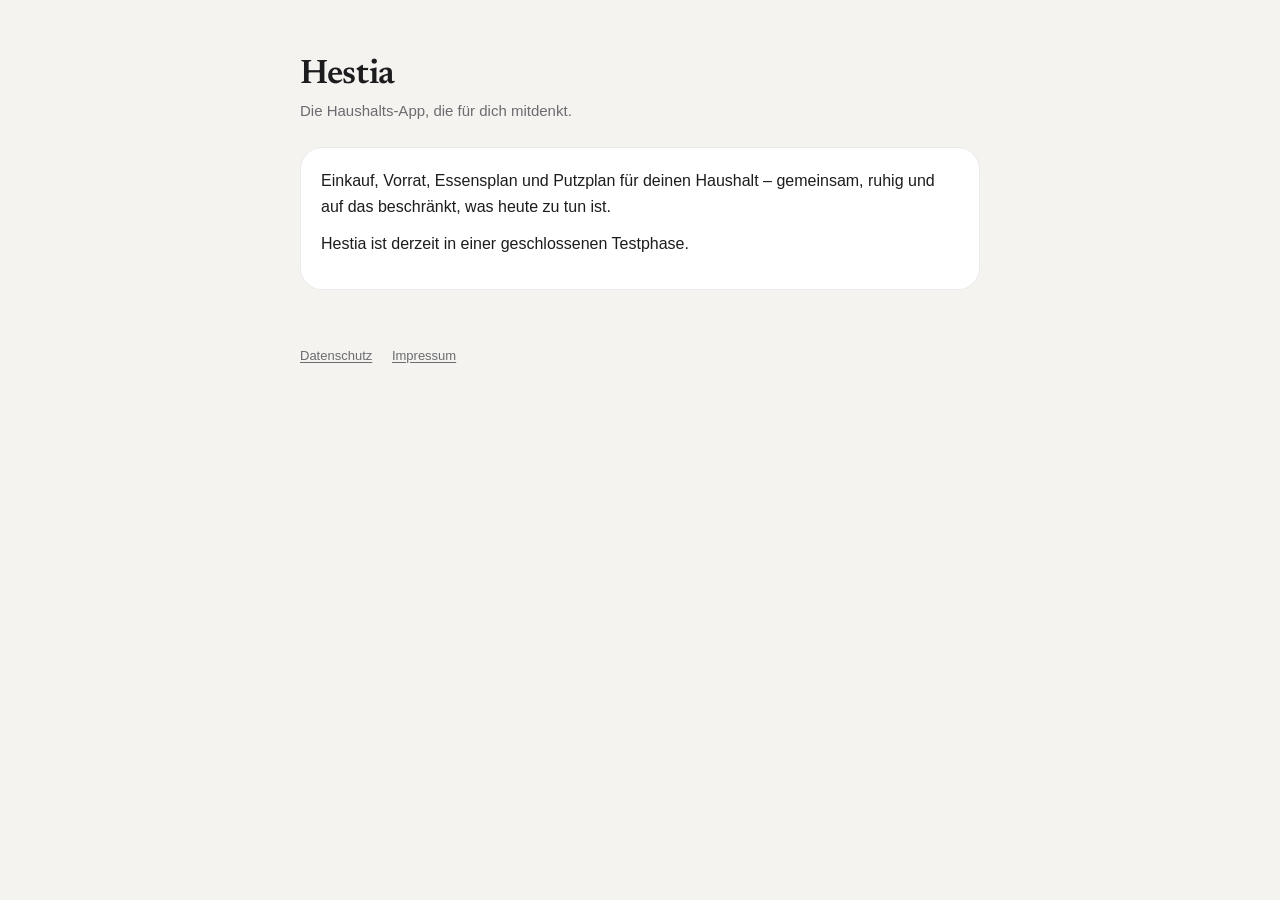
==== index.html @ 6d789601 "Webseite Hestia: Startseite, Datenschutz, Impressum" ====
<!doctype html>
<html lang="de">
<head>
  <meta charset="utf-8">
  <meta name="viewport" content="width=device-width, initial-scale=1">
  <title>Hestia</title>
  <meta name="description" content="Hestia – die Haushalts-App, die für dich mitdenkt.">
  <link rel="stylesheet" href="style.css">
</head>
<body>
<main>
  <h1>Hestia</h1>
  <p class="stand">Die Haushalts-App, die für dich mitdenkt.</p>
  <div class="card">
    <p>Einkauf, Vorrat, Essensplan und Putzplan für deinen Haushalt – gemeinsam, ruhig und auf das beschränkt, was heute zu tun ist.</p>
    <p>Hestia ist derzeit in einer geschlossenen Testphase.</p>
  </div>
  <footer>
    <a href="datenschutz.html">Datenschutz</a>
    <a href="impressum.html">Impressum</a>
  </footer>
</main>
</body>
</html>
---- style.css ----
@font-face {
  font-family: 'Newsreader';
  src: url('fonts/Newsreader-SemiBold.ttf') format('truetype');
  font-weight: 600;
  font-display: swap;
}

:root {
  --bg: #f4f3ef;
  --surface: #ffffff;
  --line: rgba(0, 0, 0, 0.08);
  --text: #1c1c1e;
  --sub: #6b6b70;
  --todo-bg: #fff3d6;
  --todo-text: #7a4b00;
}
@media (prefers-color-scheme: dark) {
  :root {
    --bg: #0e0f10;
    --surface: #18191b;
    --line: rgba(255, 255, 255, 0.1);
    --text: #f2f2f4;
    --sub: #9a9aa0;
    --todo-bg: #3a2c0c;
    --todo-text: #ffd27a;
  }
}

* { box-sizing: border-box; }
html { -webkit-text-size-adjust: 100%; }
body {
  margin: 0;
  background: var(--bg);
  color: var(--text);
  font: 16px/1.6 -apple-system, BlinkMacSystemFont, 'SF Pro Text', 'Helvetica Neue', Arial, sans-serif;
}
main { max-width: 720px; margin: 0 auto; padding: 48px 20px 80px; }

h1, h2, .brand {
  font-family: 'Newsreader', Georgia, serif;
  font-weight: 600;
  letter-spacing: -0.01em;
}
h1 { font-size: 34px; line-height: 1.15; margin: 8px 0 4px; }
h2 { font-size: 24px; line-height: 1.25; margin: 40px 0 8px; }
h3 { font-size: 17px; margin: 24px 0 4px; }
.brand { font-size: 20px; color: var(--sub); text-decoration: none; }
.stand { color: var(--sub); font-size: 15px; margin: 0 0 24px; }
p, ul { margin: 0 0 12px; }
ul { padding-left: 20px; }
li { margin-bottom: 4px; }
a { color: inherit; text-underline-offset: 2px; }

.card {
  background: var(--surface);
  border: 1px solid var(--line);
  border-radius: 22px;
  padding: 20px;
  margin: 16px 0;
}
.card h2 { margin-top: 0; }

table { width: 100%; border-collapse: collapse; font-size: 15px; }
th, td { text-align: left; vertical-align: top; padding: 10px 8px 10px 0; border-bottom: 1px solid var(--line); }
th { font-weight: 600; font-size: 13px; text-transform: uppercase; letter-spacing: 0.04em; color: var(--sub); }
tr:last-child td { border-bottom: 0; }
.table-wrap { overflow-x: auto; }

/* Platzhalter, die vor dem Veröffentlichen gefüllt werden müssen */
.todo {
  background: var(--todo-bg);
  color: var(--todo-text);
  border-radius: 6px;
  padding: 0 4px;
  font-weight: 600;
}

footer { margin-top: 56px; color: var(--sub); font-size: 13px; }
footer a { margin-right: 16px; }
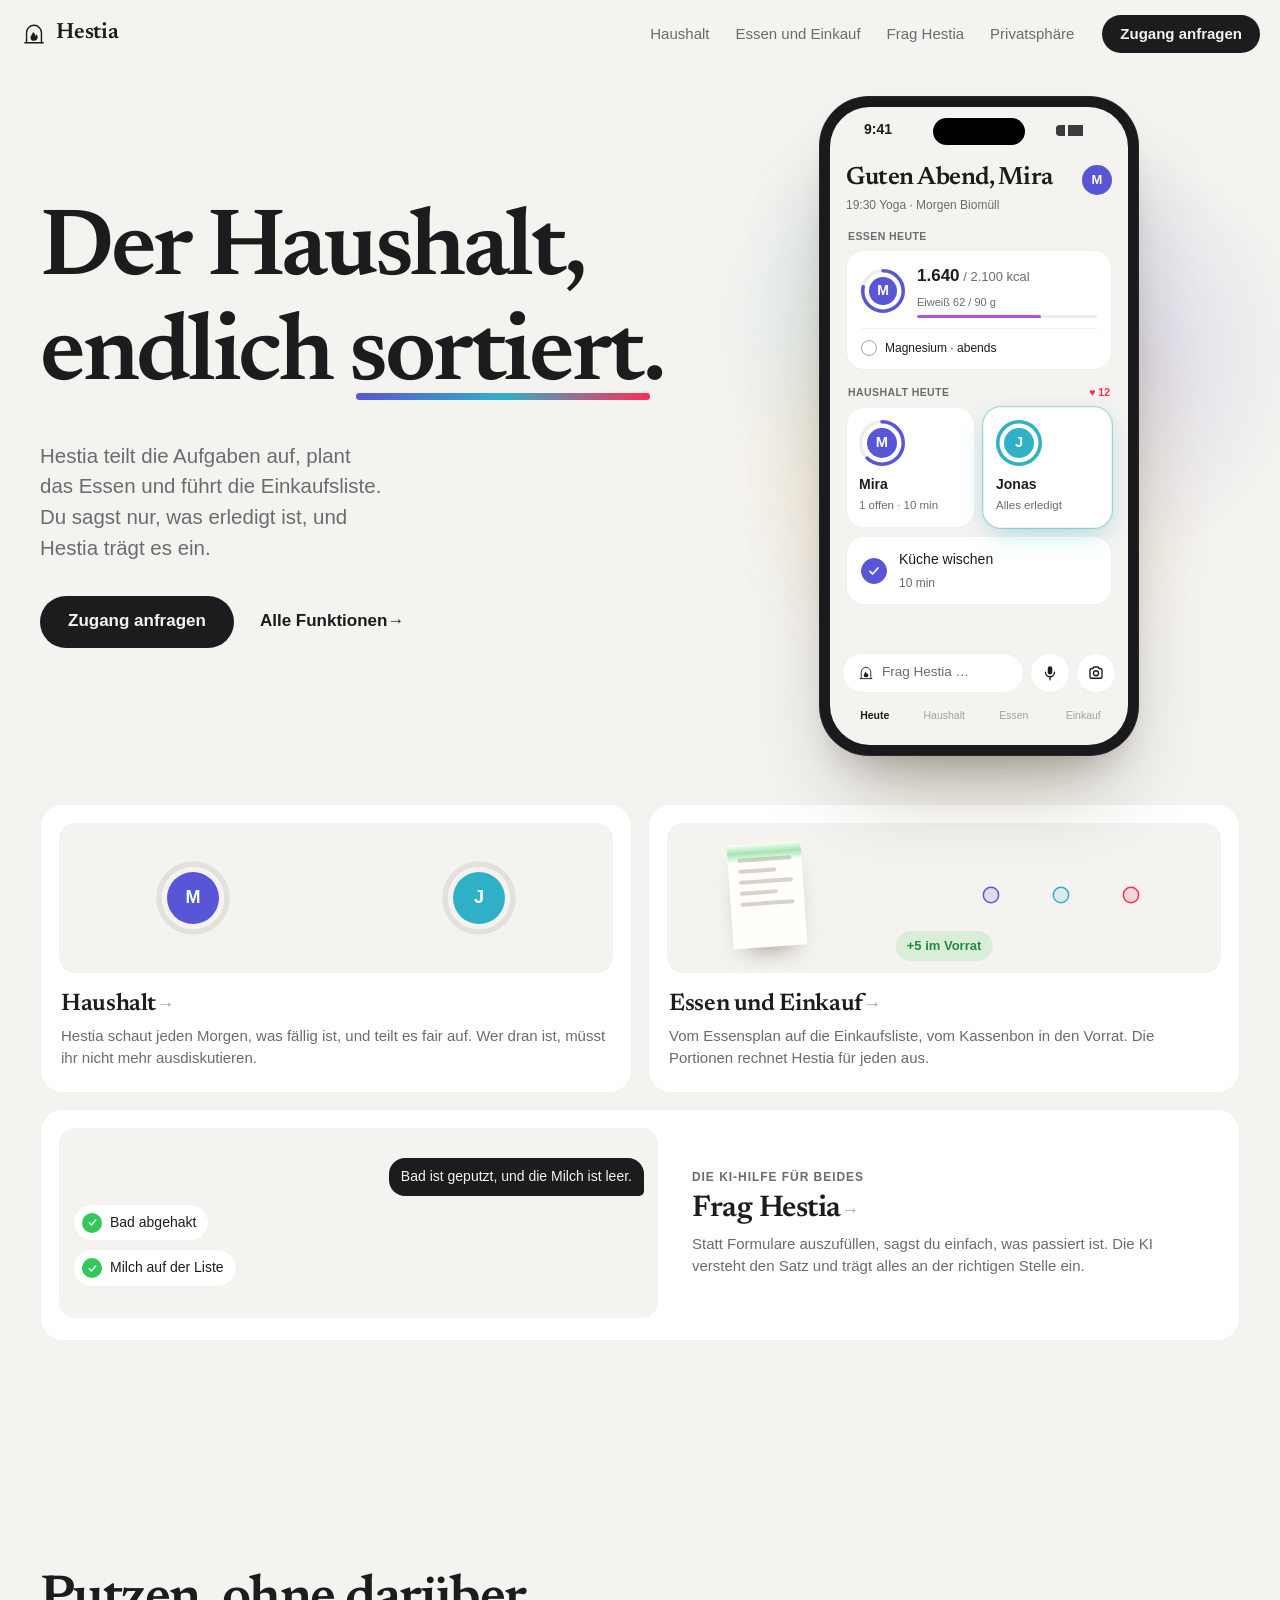
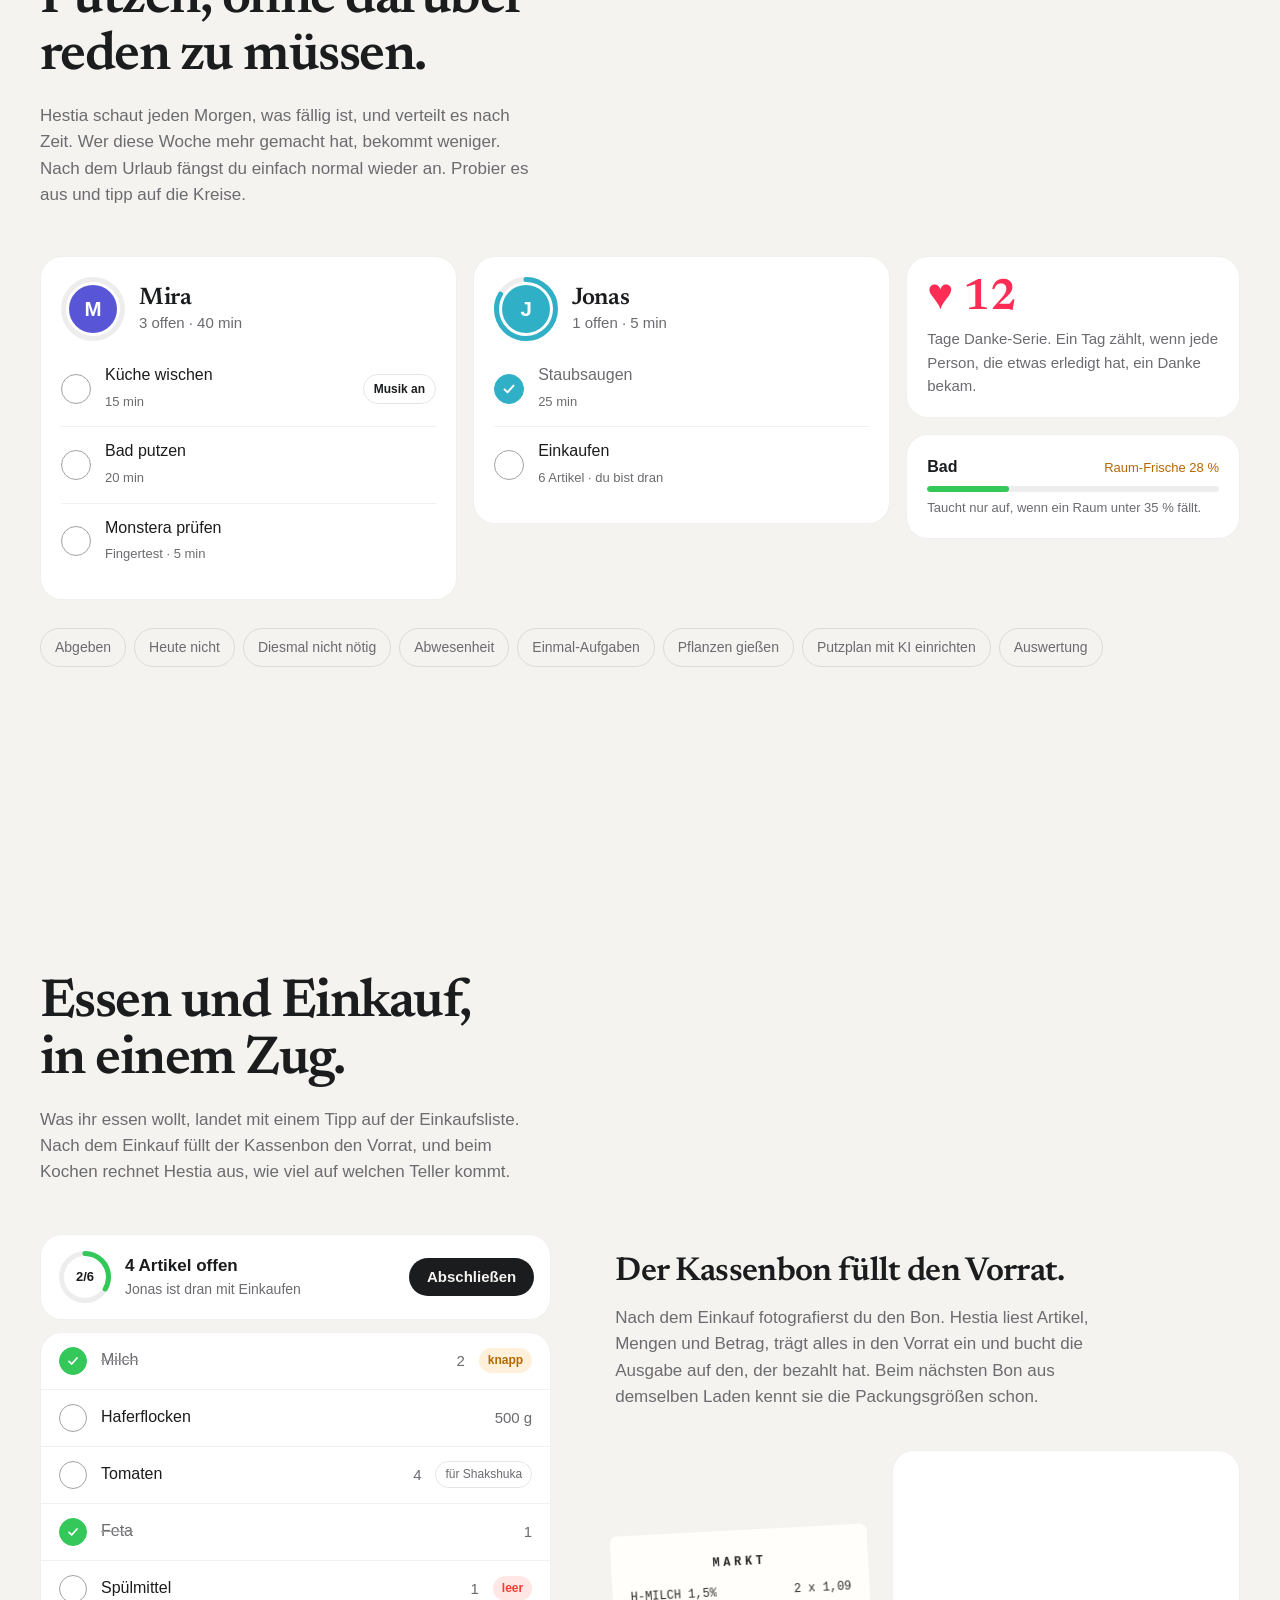
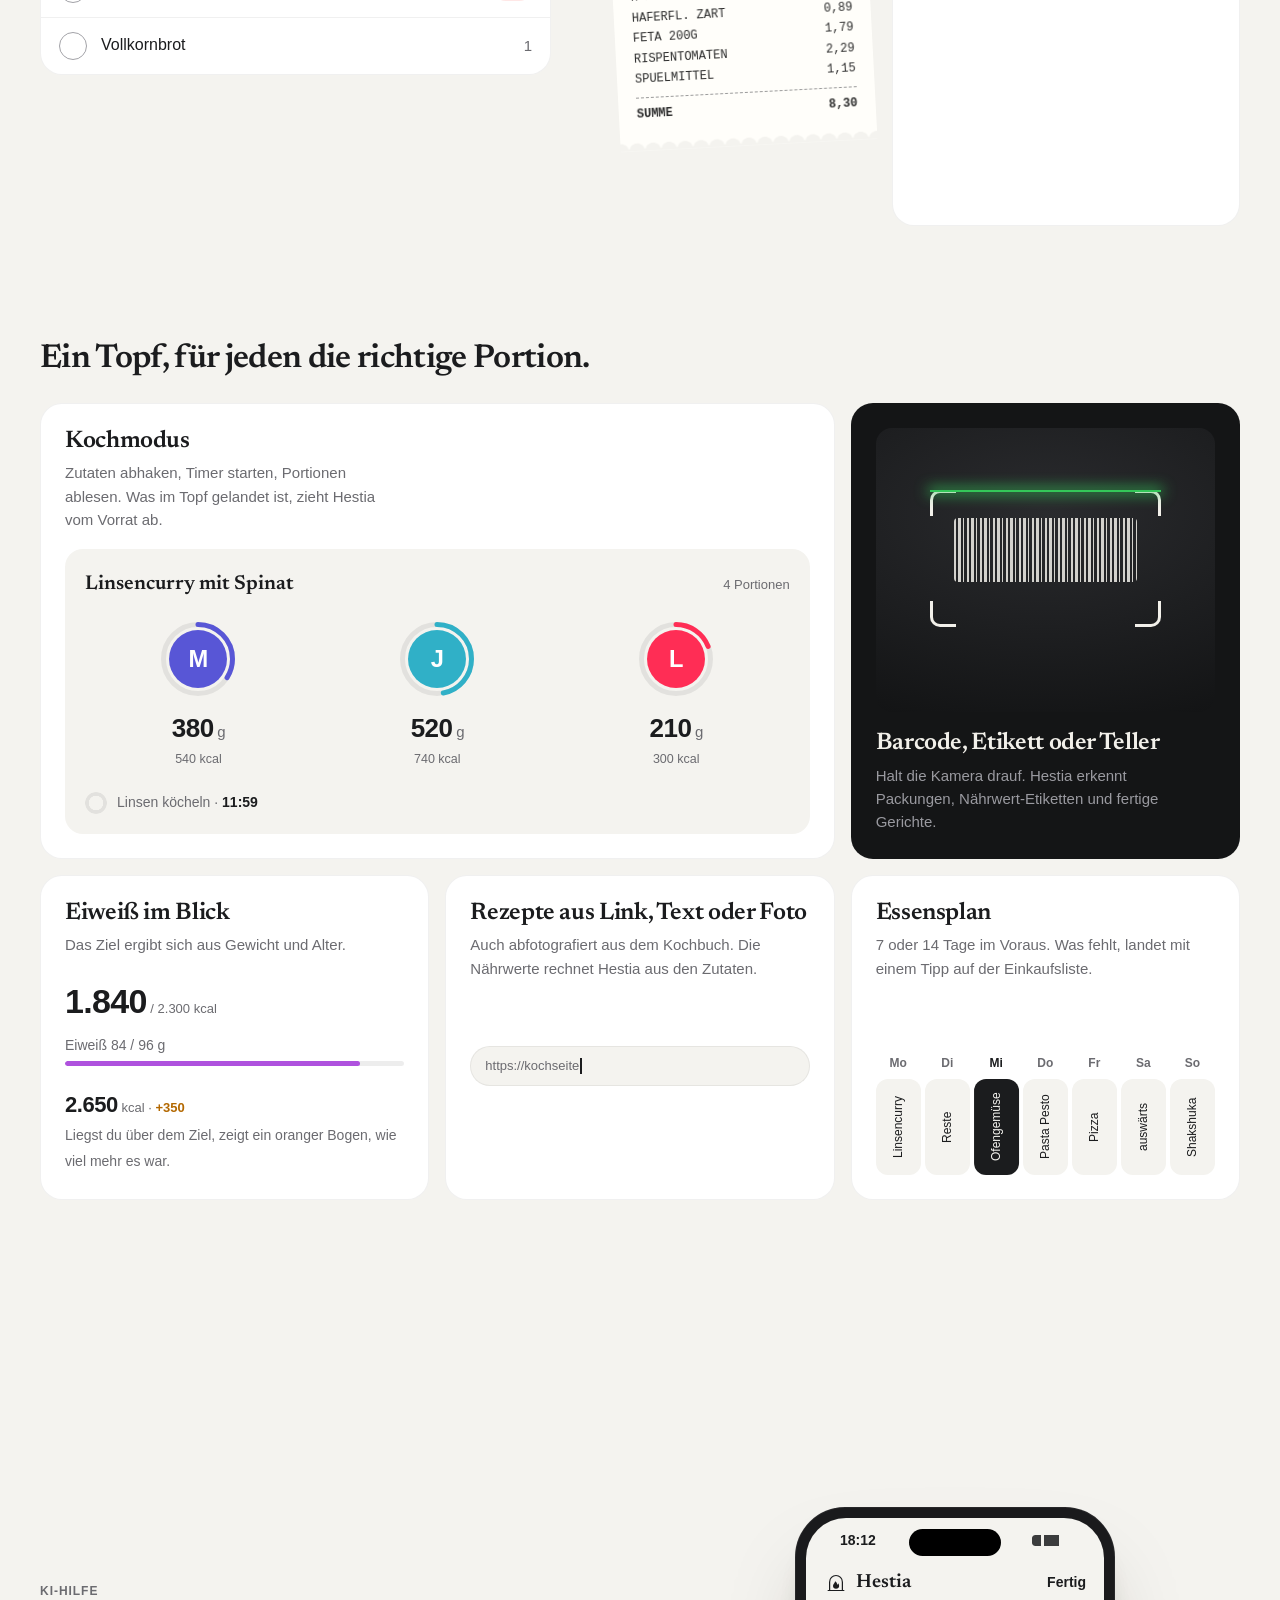
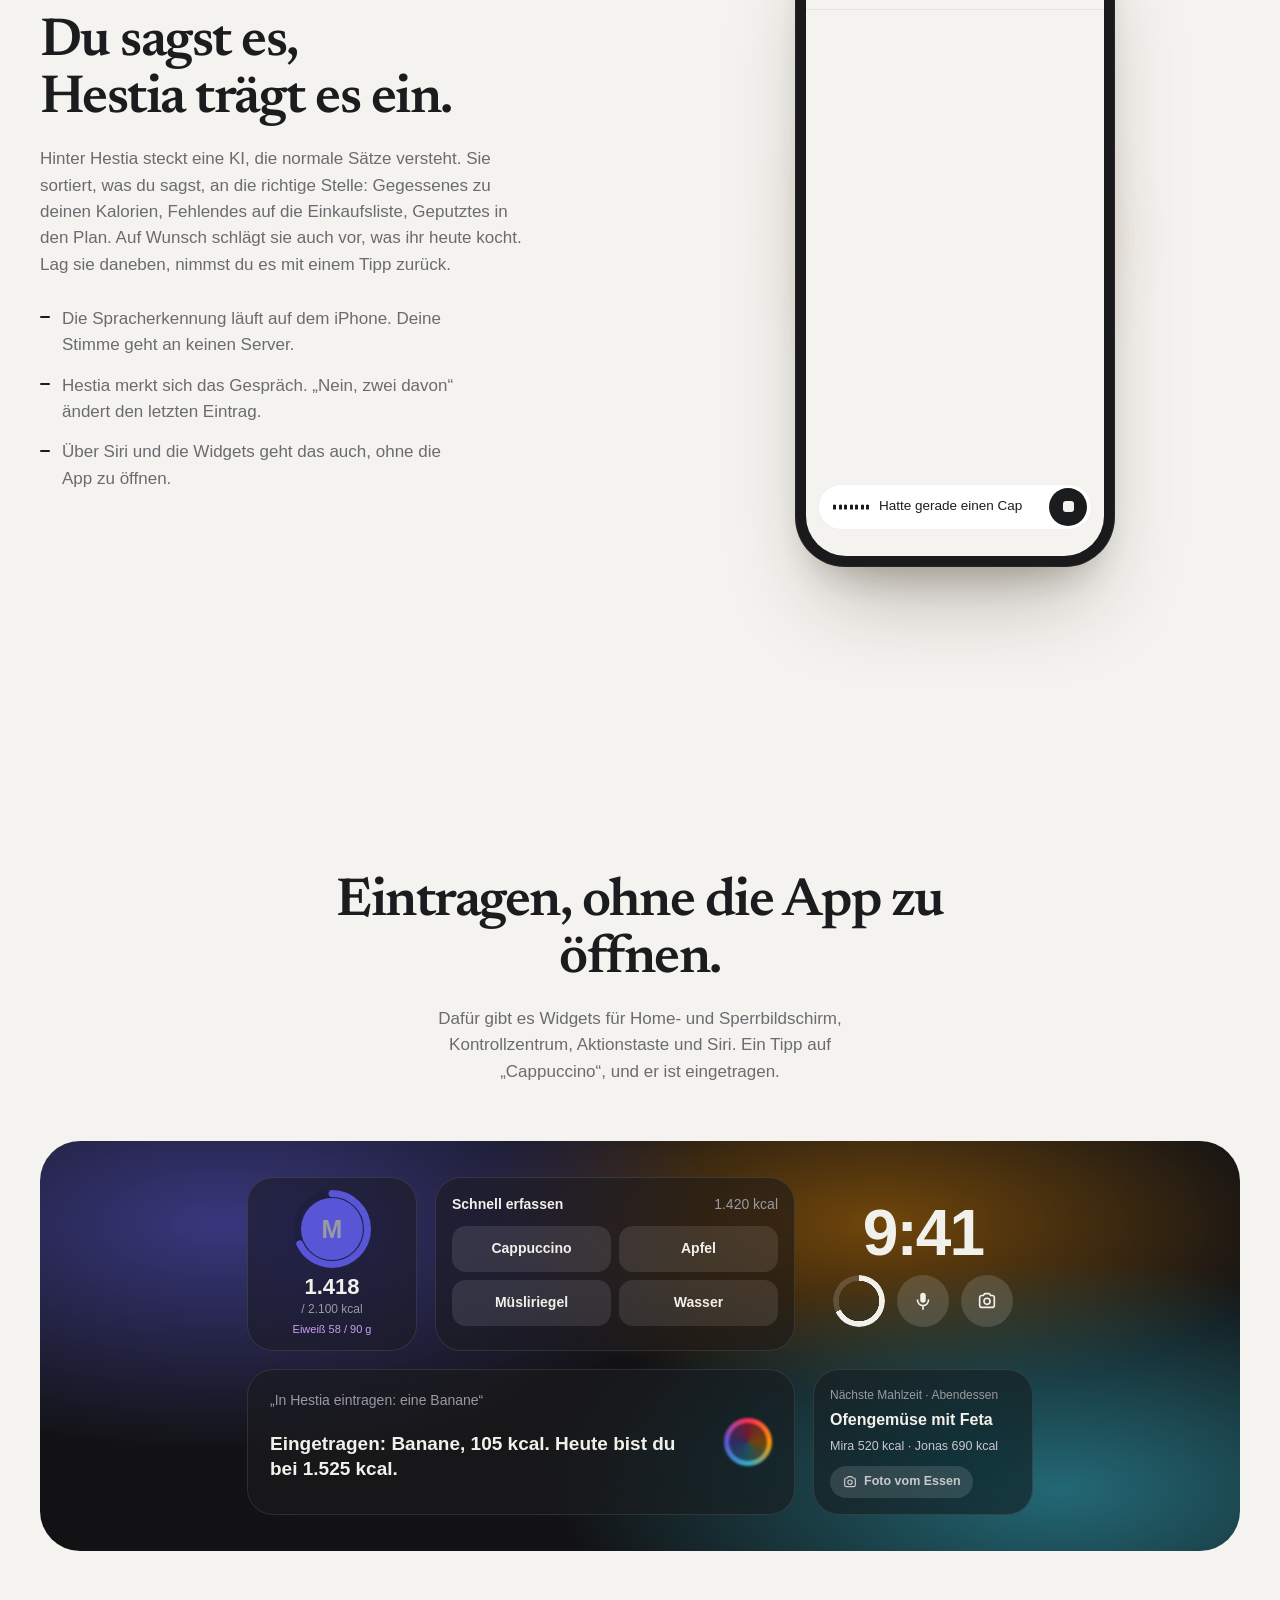
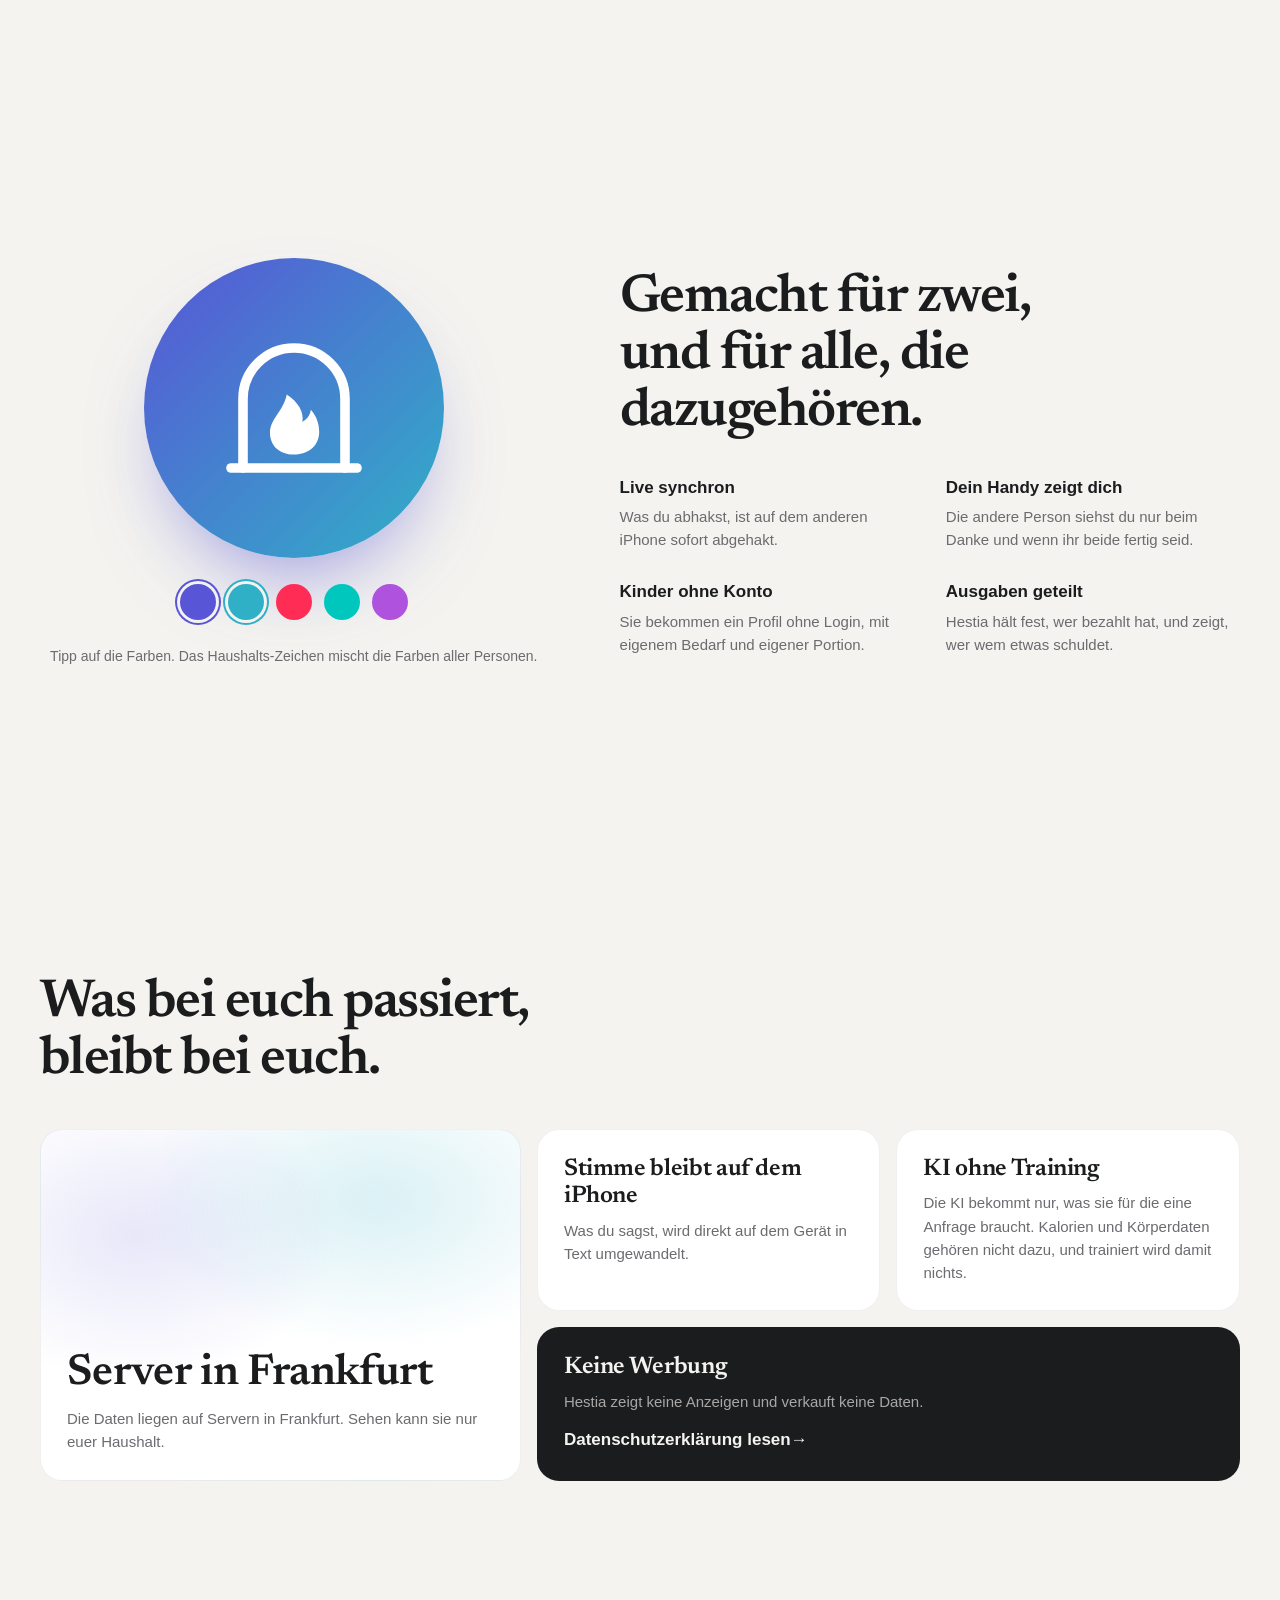
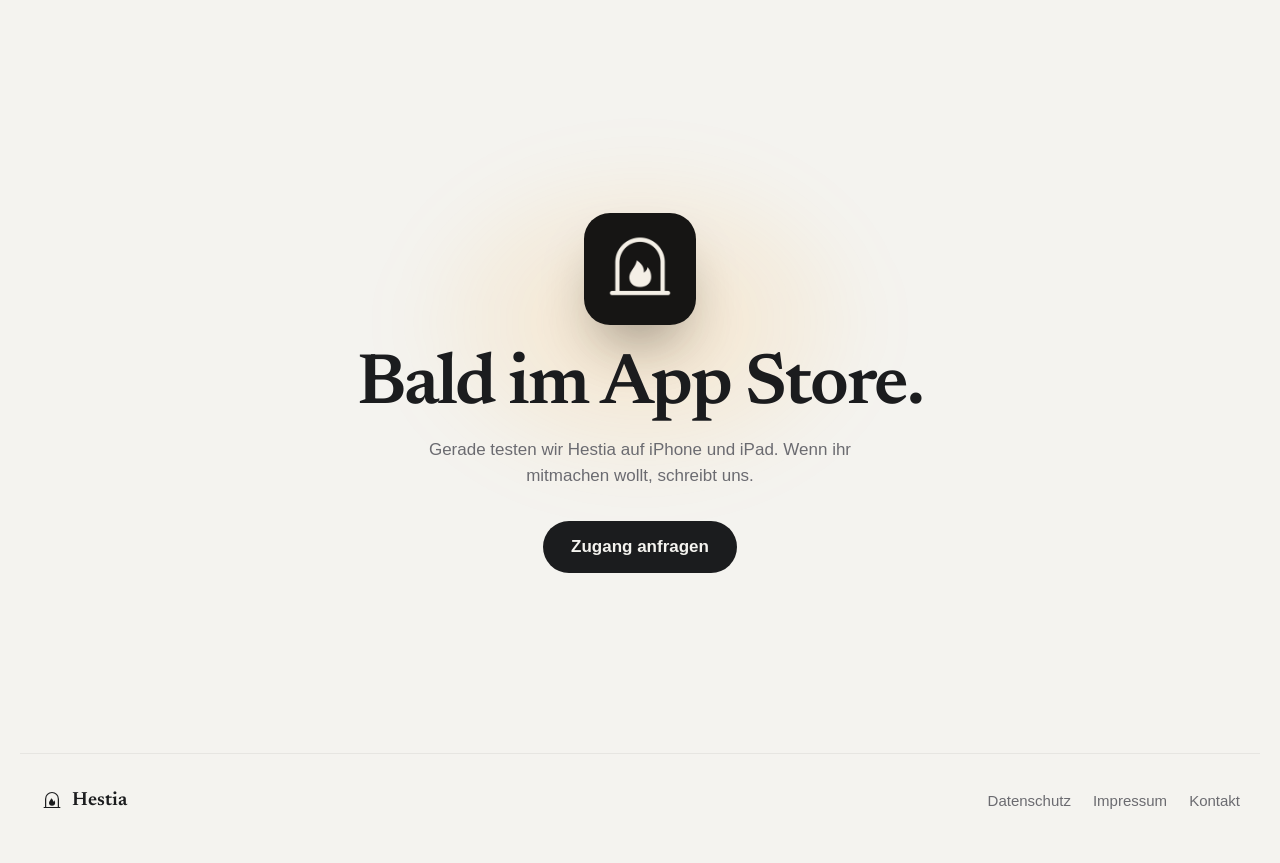
==== commit f34e8b10: "Neue Startseite: Haushalt, Essen und Einkauf, Frag Hestia" ====
--- a/index.html
+++ b/index.html
@@ -2,23 +2,467 @@
 <html lang="de">
 <head>
   <meta charset="utf-8">
-  <meta name="viewport" content="width=device-width, initial-scale=1">
-  <title>Hestia</title>
-  <meta name="description" content="Hestia – die Haushalts-App, die für dich mitdenkt.">
-  <link rel="stylesheet" href="style.css">
+  <meta name="viewport" content="width=device-width, initial-scale=1, viewport-fit=cover">
+  <title>Hestia · Der Haushalt, endlich sortiert</title>
+  <meta name="description" content="Hestia teilt die Aufgaben im Haushalt auf, plant das Essen und führt die Einkaufsliste. Du sagst nur, was erledigt ist, und die KI trägt es ein.">
+  <meta name="theme-color" content="#F4F3EF" media="(prefers-color-scheme: light)">
+  <meta name="theme-color" content="#0E0F10" media="(prefers-color-scheme: dark)">
+  <meta property="og:title" content="Hestia · Der Haushalt, endlich sortiert">
+  <meta property="og:description" content="Putzplan, Essen und Einkauf in einer App. Was erledigt ist, sagst du einfach, und Hestia trägt es ein.">
+  <meta property="og:image" content="https://hestiahome.app/img/icon-512.png">
+  <meta property="og:url" content="https://hestiahome.app/">
+  <link rel="icon" href="img/favicon.png" type="image/png">
+  <link rel="apple-touch-icon" href="img/apple-touch-icon.png">
+  <link rel="preload" href="fonts/Newsreader-SemiBold.ttf" as="font" type="font/ttf" crossorigin>
+  <link rel="stylesheet" href="home.css?v=3">
 </head>
 <body>
-<main>
-  <h1>Hestia</h1>
-  <p class="stand">Die Haushalts-App, die für dich mitdenkt.</p>
-  <div class="card">
-    <p>Einkauf, Vorrat, Essensplan und Putzplan für deinen Haushalt – gemeinsam, ruhig und auf das beschränkt, was heute zu tun ist.</p>
-    <p>Hestia ist derzeit in einer geschlossenen Testphase.</p>
-  </div>
-  <footer>
+
+<svg width="0" height="0" style="position:absolute" aria-hidden="true">
+  <symbol id="mark" viewBox="0 0 64 64">
+    <path d="M15 52 V29 A17 17 0 0 1 49 29 V52" fill="none" stroke="currentColor" stroke-width="3.2" stroke-linecap="round"/>
+    <path d="M11 52 H53" stroke="currentColor" stroke-width="3.2" stroke-linecap="round"/>
+    <path d="M32 47.5 C26.8 47.5 24 44.2 24 40.3 C24 35.6 28.4 33.2 29.6 27.5 C33.4 30 35.4 33.4 34.8 36.6 C36.4 35.8 37.4 34.3 37.6 32.6 C39.6 34.8 40.4 37.4 40.4 40 C40.4 44.2 37.2 47.5 32 47.5 Z" fill="currentColor"/>
+  </symbol>
+  <symbol id="check" viewBox="0 0 24 24"><path d="M6 12.5l4 4 8-9" fill="none" stroke="currentColor" stroke-width="2.6" stroke-linecap="round" stroke-linejoin="round"/></symbol>
+  <symbol id="mic" viewBox="0 0 24 24"><rect x="9" y="3" width="6" height="11" rx="3" fill="currentColor"/><path d="M6 11a6 6 0 0 0 12 0M12 17v4" fill="none" stroke="currentColor" stroke-width="1.8" stroke-linecap="round"/></symbol>
+  <symbol id="cam" viewBox="0 0 24 24"><path d="M4 8.5A2.5 2.5 0 0 1 6.5 6H8l1.4-2h5.2L16 6h1.5A2.5 2.5 0 0 1 20 8.5v8a2.5 2.5 0 0 1-2.5 2.5h-11A2.5 2.5 0 0 1 4 16.5z" fill="none" stroke="currentColor" stroke-width="1.8" stroke-linejoin="round"/><circle cx="12" cy="12.3" r="3.3" fill="none" stroke="currentColor" stroke-width="1.8"/></symbol>
+</svg>
+
+<header class="nav" id="nav">
+  <a class="nav-brand" href="#top" aria-label="Hestia, zum Anfang">
+    <svg class="nav-mark"><use href="#mark"/></svg>
+    <span>Hestia</span>
+  </a>
+  <nav class="nav-links" aria-label="Bereiche">
+    <a href="#haushalt">Haushalt</a>
+    <a href="#essen">Essen und Einkauf</a>
+    <a href="#hestia">Frag Hestia</a>
+    <a href="#privat">Privatsphäre</a>
+  </nav>
+  <a class="pill pill-small" href="#zugang">Zugang anfragen</a>
+</header>
+
+<main id="top">
+
+<!-- HERO -->
+<section class="hero">
+  <div class="hero-glow" aria-hidden="true"></div>
+  <div class="hero-copy">
+    <h1 class="display">
+      <span class="line"><span>Der Haushalt,</span></span>
+      <span class="line"><span>endlich <em>sortiert.</em></span></span>
+    </h1>
+    <p class="lead load" style="--d:.35s">Hestia teilt die Aufgaben auf, plant das Essen und führt die Einkaufsliste. Du sagst nur, was erledigt ist, und Hestia trägt es ein.</p>
+    <div class="cta-row load" style="--d:.5s">
+      <a class="pill" href="#zugang">Zugang anfragen</a>
+      <a class="textlink" href="#funktionen">Alle Funktionen</a>
+    </div>
+  </div>
+
+  <div class="hero-stage load" style="--d:.15s">
+    <div class="phone tilt" id="heroPhone">
+      <div class="island"></div>
+      <div class="screen">
+        <div class="status"><span>9:41</span><span class="status-r"></span></div>
+        <div class="scr-pad">
+          <div class="today-head">
+            <div>
+              <div class="scr-title">Guten Abend, Mira</div>
+              <div class="scr-meta">19:30 Yoga · Morgen Biomüll</div>
+            </div>
+            <span class="avatar av-indigo">M</span>
+          </div>
+
+          <div class="scr-group">Essen heute</div>
+          <div class="card">
+            <div class="eat-row">
+              <div class="ringwrap" data-ring="indigo" data-value="0.78" data-size="44"><span class="avatar av-indigo sm">M</span></div>
+              <div class="eat-txt">
+                <div class="eat-kcal"><b class="num" data-count="1640">0</b> <span>/ 2.100 kcal</span></div>
+                <div class="protein"><span>Eiweiß 62 / 90 g</span><i><b style="--w:69%"></b></i></div>
+              </div>
+            </div>
+            <div class="supp"><span class="dot-circle"></span>Magnesium · abends</div>
+          </div>
+
+          <div class="scr-group split"><span>Haushalt heute</span><span class="streak">♥&#xFE0E; 12</span></div>
+          <div class="tiles">
+            <div class="tile" id="heroTileM">
+              <div class="ringwrap" data-ring="indigo" data-value="0.62" data-size="46" id="heroRingM"><span class="avatar av-indigo sm">M</span></div>
+              <div class="tile-name">Mira</div>
+              <div class="tile-sub" id="heroSubM">1 offen · 10 min</div>
+            </div>
+            <div class="tile glow-teal-on">
+              <div class="ringwrap" data-ring="teal" data-value="1" data-size="46"><span class="avatar av-teal sm">J</span></div>
+              <div class="tile-name">Jonas</div>
+              <div class="tile-sub">Alles erledigt</div>
+            </div>
+          </div>
+          <div class="card task-mini" id="heroTask">
+            <span class="circle" data-c="indigo"><svg><use href="#check"/></svg></span>
+            <div><div class="row-t">Küche wischen</div><div class="scr-meta">10 min</div></div>
+          </div>
+        </div>
+        <div class="accessory">
+          <span class="acc-ask"><svg><use href="#mark"/></svg>Frag Hestia …</span>
+          <span class="acc-btn"><svg><use href="#mic"/></svg></span>
+          <span class="acc-btn"><svg><use href="#cam"/></svg></span>
+        </div>
+        <div class="tabbar"><span class="on">Heute</span><span>Haushalt</span><span>Essen</span><span>Einkauf</span></div>
+      </div>
+    </div>
+  </div>
+</section>
+
+<!-- FUNKTIONEN -->
+<section class="core" id="funktionen" aria-label="Was Hestia für euch ordnet">
+  <a class="core-tile reveal" href="#haushalt">
+    <div class="ct-vis ct-rings" aria-hidden="true">
+      <span class="cring" style="--c:var(--indigo)"><span class="avatar av-indigo">M</span></span>
+      <span class="cring late" style="--c:var(--teal)"><span class="avatar av-teal">J</span></span>
+    </div>
+    <h3>Haushalt</h3>
+    <p>Hestia schaut jeden Morgen, was fällig ist, und teilt es fair auf. Wer dran ist, müsst ihr nicht mehr ausdiskutieren.</p>
+  </a>
+  <a class="core-tile reveal" href="#essen">
+    <div class="ct-vis ct-food" aria-hidden="true">
+      <div class="ct-paper"><i></i><i></i><i></i><i></i><i></i><span class="ct-scan"></span></div>
+      <div class="ct-plates">
+        <span style="--c:var(--indigo);--z:.72"></span>
+        <span style="--c:var(--teal);--z:1"></span>
+        <span style="--c:var(--pink);--z:.5"></span>
+      </div>
+      <span class="ct-plus">+5 im Vorrat</span>
+    </div>
+    <h3>Essen und Einkauf</h3>
+    <p>Vom Essensplan auf die Einkaufsliste, vom Kassenbon in den Vorrat. Die Portionen rechnet Hestia für jeden aus.</p>
+  </a>
+  <a class="core-tile core-ai reveal" href="#hestia">
+    <div class="ct-vis ct-voice" aria-hidden="true">
+      <span class="ct-bubble">Bad ist geputzt, und die Milch ist leer.</span>
+      <span class="ct-reply"><span class="ic"><svg><use href="#check"/></svg></span>Bad abgehakt</span>
+      <span class="ct-reply r2"><span class="ic"><svg><use href="#check"/></svg></span>Milch auf der Liste</span>
+    </div>
+    <div class="core-ai-text">
+      <span class="eyebrow">Die KI-Hilfe für beides</span>
+      <h3>Frag Hestia</h3>
+      <p>Statt Formulare auszufüllen, sagst du einfach, was passiert ist. Die KI versteht den Satz und trägt alles an der richtigen Stelle ein.</p>
+    </div>
+  </a>
+</section>
+
+<!-- HAUSHALT -->
+<section class="sec chores" id="haushalt">
+  <div class="chores-head reveal">
+    <h2 class="h2">Putzen, ohne darüber<br>reden zu müssen.</h2>
+    <p class="body">Hestia schaut jeden Morgen, was fällig ist, und verteilt es nach Zeit. Wer diese Woche mehr gemacht hat, bekommt weniger. Nach dem Urlaub fängst du einfach normal wieder an. Probier es aus und tipp auf die Kreise.</p>
+  </div>
+
+  <div class="chores-board reveal">
+    <article class="pcard" data-person="indigo" id="pcardM">
+      <div class="pcard-top">
+        <div class="ringwrap" data-ring="indigo" data-value="0" data-size="64" data-stroke="5"><span class="avatar av-indigo">M</span></div>
+        <div>
+          <div class="pcard-name">Mira</div>
+          <div class="pcard-sub" data-sub>3 offen · 40 min</div>
+        </div>
+        <span class="thanks" aria-hidden="true">♥&#xFE0E;</span>
+      </div>
+      <ul class="tasks">
+        <li><button class="circle" data-min="15" aria-label="Küche wischen abhaken"><svg><use href="#check"/></svg></button><div><b>Küche wischen</b><small>15 min</small></div><span class="music">Musik an</span></li>
+        <li><button class="circle" data-min="20" aria-label="Bad putzen abhaken"><svg><use href="#check"/></svg></button><div><b>Bad putzen</b><small>20 min</small></div></li>
+        <li><button class="circle" data-min="5" aria-label="Monstera prüfen abhaken"><svg><use href="#check"/></svg></button><div><b>Monstera prüfen</b><small>Fingertest · 5 min</small></div></li>
+      </ul>
+    </article>
+
+    <article class="pcard" data-person="teal" id="pcardJ">
+      <div class="pcard-top">
+        <div class="ringwrap" data-ring="teal" data-value="0" data-size="64" data-stroke="5"><span class="avatar av-teal">J</span></div>
+        <div>
+          <div class="pcard-name">Jonas</div>
+          <div class="pcard-sub" data-sub>2 offen · 30 min</div>
+        </div>
+        <span class="thanks" aria-hidden="true">♥&#xFE0E;</span>
+      </div>
+      <ul class="tasks">
+        <li><button class="circle" data-min="25" aria-label="Staubsaugen abhaken"><svg><use href="#check"/></svg></button><div><b>Staubsaugen</b><small>25 min</small></div></li>
+        <li><button class="circle" data-min="5" aria-label="Einkaufen abhaken"><svg><use href="#check"/></svg></button><div><b>Einkaufen</b><small>6 Artikel · du bist dran</small></div></li>
+      </ul>
+    </article>
+
+    <div class="chores-side">
+      <div class="side-card">
+        <b class="side-big">♥&#xFE0E; 12</b>
+        <span>Tage Danke-Serie. Ein Tag zählt, wenn jede Person, die etwas erledigt hat, ein Danke bekam.</span>
+      </div>
+      <div class="side-card fresh">
+        <span class="fresh-label"><b>Bad</b><em>Raum-Frische 28 %</em></span>
+        <i class="fresh-bar"><b style="--w:28%"></b></i>
+        <span class="fresh-note">Taucht nur auf, wenn ein Raum unter 35 % fällt.</span>
+      </div>
+    </div>
+  </div>
+
+  <div class="chips reveal" aria-label="Weitere Funktionen im Haushalt">
+    <span>Abgeben</span><span>Heute nicht</span><span>Diesmal nicht nötig</span><span>Abwesenheit</span><span>Einmal-Aufgaben</span><span>Pflanzen gießen</span><span>Putzplan mit KI einrichten</span><span>Auswertung</span>
+  </div>
+</section>
+
+<!-- ESSEN UND EINKAUF -->
+<section class="sec food" id="essen">
+  <div class="food-head reveal">
+    <h2 class="h2">Essen und Einkauf,<br>in einem Zug.</h2>
+    <p class="body">Was ihr essen wollt, landet mit einem Tipp auf der Einkaufsliste. Nach dem Einkauf füllt der Kassenbon den Vorrat, und beim Kochen rechnet Hestia aus, wie viel auf welchen Teller kommt.</p>
+  </div>
+
+  <div class="shop" id="einkauf">
+    <div class="shop-list reveal">
+      <div class="progress-card" id="shopProgress">
+        <div class="ringwrap" data-ring="green" data-value="0" data-size="52" data-stroke="5" id="shopRing"><b class="pc-num" id="shopNum">0/6</b></div>
+        <div><b class="pc-title" id="shopTitle">6 Artikel offen</b><span class="pc-sub">Jonas ist dran mit Einkaufen</span></div>
+        <span class="pill pill-small pc-btn">Abschließen</span>
+      </div>
+      <ul class="shopitems" id="shopItems">
+        <li><button aria-label="Milch abhaken"><span class="circle" data-c="green"><svg><use href="#check"/></svg></span><span class="si-name">Milch</span><span class="si-qty">2</span><span class="tag orange">knapp</span></button></li>
+        <li><button aria-label="Haferflocken abhaken"><span class="circle" data-c="green"><svg><use href="#check"/></svg></span><span class="si-name">Haferflocken</span><span class="si-qty">500 g</span></button></li>
+        <li><button aria-label="Tomaten abhaken"><span class="circle" data-c="green"><svg><use href="#check"/></svg></span><span class="si-name">Tomaten</span><span class="si-qty">4</span><span class="tag sub">für Shakshuka</span></button></li>
+        <li><button aria-label="Feta abhaken"><span class="circle" data-c="green"><svg><use href="#check"/></svg></span><span class="si-name">Feta</span><span class="si-qty">1</span></button></li>
+        <li><button aria-label="Spülmittel abhaken"><span class="circle" data-c="green"><svg><use href="#check"/></svg></span><span class="si-name">Spülmittel</span><span class="si-qty">1</span><span class="tag red">leer</span></button></li>
+        <li><button aria-label="Brot abhaken"><span class="circle" data-c="green"><svg><use href="#check"/></svg></span><span class="si-name">Vollkornbrot</span><span class="si-qty">1</span></button></li>
+      </ul>
+    </div>
+
+    <div class="shop-copy reveal">
+      <h3 class="h3">Der Kassenbon füllt den Vorrat.</h3>
+      <p class="body">Nach dem Einkauf fotografierst du den Bon. Hestia liest Artikel, Mengen und Betrag, trägt alles in den Vorrat ein und bucht die Ausgabe auf den, der bezahlt hat. Beim nächsten Bon aus demselben Laden kennt sie die Packungsgrößen schon.</p>
+      <div class="receipt-stage" id="receiptStage">
+        <div class="receipt">
+          <span class="rc-scan"></span>
+          <b class="rc-shop">MARKT</b>
+          <div class="rc-line"><span>H-MILCH 1,5%</span><span>2 x 1,09</span></div>
+          <div class="rc-line"><span>HAFERFL. ZART</span><span>0,89</span></div>
+          <div class="rc-line"><span>FETA 200G</span><span>1,79</span></div>
+          <div class="rc-line"><span>RISPENTOMATEN</span><span>2,29</span></div>
+          <div class="rc-line"><span>SPUELMITTEL</span><span>1,15</span></div>
+          <div class="rc-sum"><span>SUMME</span><span>8,30</span></div>
+        </div>
+        <ul class="pantry" aria-label="Vorrat">
+          <li><span><b>Milch</b><small>2 l von 2 l</small></span><i class="fill"><b style="--w:100%"></b></i><span class="tag green">da</span></li>
+          <li><span><b>Haferflocken</b><small>500 g von 500 g</small></span><i class="fill"><b style="--w:100%"></b></i><span class="tag green">da</span></li>
+          <li><span><b>Feta</b><small>200 g</small></span><i class="fill"><b style="--w:100%"></b></i><span class="tag green">da</span></li>
+          <li><span><b>Tomaten</b><small>4 Stk</small></span><i class="fill"><b style="--w:100%"></b></i><span class="tag green">da</span></li>
+          <li><span><b>Spülmittel</b><small>neu gekauft</small></span><i class="fill"><b style="--w:100%"></b></i><span class="tag green">da</span></li>
+        </ul>
+      </div>
+    </div>
+  </div>
+
+  <h3 class="h3 bento-title reveal">Ein Topf, für jeden die richtige Portion.</h3>
+
+  <div class="bento">
+    <article class="b b-cook reveal">
+      <div class="b-text">
+        <h3>Kochmodus</h3>
+        <p>Zutaten abhaken, Timer starten, Portionen ablesen. Was im Topf gelandet ist, zieht Hestia vom Vorrat ab.</p>
+      </div>
+      <div class="cook">
+        <div class="cook-title">Linsencurry mit Spinat <span>4 Portionen</span></div>
+        <div class="plates">
+          <div class="plate"><div class="ringwrap" data-ring="indigo" data-value="0.34" data-size="74" data-stroke="5"><span class="avatar av-indigo">M</span></div><b class="num" data-count="380">0</b><small>540 kcal</small></div>
+          <div class="plate"><div class="ringwrap" data-ring="teal" data-value="0.47" data-size="74" data-stroke="5"><span class="avatar av-teal">J</span></div><b class="num" data-count="520">0</b><small>740 kcal</small></div>
+          <div class="plate"><div class="ringwrap" data-ring="pink" data-value="0.19" data-size="74" data-stroke="5"><span class="avatar av-pink">L</span></div><b class="num" data-count="210">0</b><small>300 kcal</small></div>
+        </div>
+        <div class="timer"><span class="timer-ring"></span><span>Linsen köcheln · <b>12:00</b></span></div>
+      </div>
+    </article>
+
+    <article class="b b-scan reveal">
+      <div class="viewfinder">
+        <span class="corner tl"></span><span class="corner tr"></span><span class="corner bl"></span><span class="corner br"></span>
+        <div class="barcode" aria-hidden="true"></div>
+        <span class="scanline"></span>
+        <div class="scan-result"><b>Skyr natur</b><span>63 kcal · 11 g Eiweiß je 100 g</span></div>
+      </div>
+      <div class="b-text">
+        <h3>Barcode, Etikett oder Teller</h3>
+        <p>Halt die Kamera drauf. Hestia erkennt Packungen, Nährwert-Etiketten und fertige Gerichte.</p>
+      </div>
+    </article>
+
+    <article class="b b-protein reveal">
+      <div class="b-text">
+        <h3>Eiweiß im Blick</h3>
+        <p>Das Ziel ergibt sich aus Gewicht und Alter.</p>
+      </div>
+      <div class="prot-big">
+        <div class="eat-kcal big"><b class="num" data-count="1840">0</b> <span>/ 2.300 kcal</span></div>
+        <div class="protein lg"><span>Eiweiß 84 / 96 g</span><i><b style="--w:87%"></b></i></div>
+        <div class="eat-kcal big over"><b>2.650</b> <span>kcal · <em>+350</em></span></div>
+        <small class="muted">Liegst du über dem Ziel, zeigt ein oranger Bogen, wie viel mehr es war.</small>
+      </div>
+    </article>
+
+    <article class="b b-import reveal">
+      <div class="b-text">
+        <h3>Rezepte aus Link, Text oder Foto</h3>
+        <p>Auch abfotografiert aus dem Kochbuch. Die Nährwerte rechnet Hestia aus den Zutaten.</p>
+      </div>
+      <div class="import">
+        <div class="url-pill"><span class="url-typed" id="urlTyped"></span><span class="caret"></span></div>
+        <div class="recipe-card" id="recipeCard">
+          <div class="rc-img"></div>
+          <div><b>Ofengemüse mit Feta</b><span>35 min · 520 kcal · 24 g Eiweiß</span><span class="ok">Alles im Vorrat</span></div>
+        </div>
+      </div>
+    </article>
+
+    <article class="b b-plan reveal">
+      <div class="b-text">
+        <h3>Essensplan</h3>
+        <p>7 oder 14 Tage im Voraus. Was fehlt, landet mit einem Tipp auf der Einkaufsliste.</p>
+      </div>
+      <div class="week">
+        <div class="day"><b>Mo</b><span>Linsencurry</span></div>
+        <div class="day"><b>Di</b><span>Reste</span></div>
+        <div class="day today"><b>Mi</b><span>Ofengemüse</span></div>
+        <div class="day"><b>Do</b><span>Pasta Pesto</span></div>
+        <div class="day"><b>Fr</b><span>Pizza</span></div>
+        <div class="day"><b>Sa</b><span>auswärts</span></div>
+        <div class="day"><b>So</b><span>Shakshuka</span></div>
+      </div>
+    </article>
+  </div>
+</section>
+
+<!-- FRAG HESTIA -->
+<section class="sec hestia" id="hestia">
+  <div class="hestia-copy reveal">
+    <span class="eyebrow">KI-Hilfe</span>
+    <h2 class="h2">Du sagst es,<br>Hestia trägt es ein.</h2>
+    <p class="body">Hinter Hestia steckt eine KI, die normale Sätze versteht. Sie sortiert, was du sagst, an die richtige Stelle: Gegessenes zu deinen Kalorien, Fehlendes auf die Einkaufsliste, Geputztes in den Plan. Auf Wunsch schlägt sie auch vor, was ihr heute kocht. Lag sie daneben, nimmst du es mit einem Tipp zurück.</p>
+    <ul class="facts">
+      <li>Die Spracherkennung läuft auf dem iPhone. Deine Stimme geht an keinen Server.</li>
+      <li>Hestia merkt sich das Gespräch. „Nein, zwei davon“ ändert den letzten Eintrag.</li>
+      <li>Über Siri und die Widgets geht das auch, ohne die App zu öffnen.</li>
+    </ul>
+  </div>
+  <div class="hestia-stage reveal">
+    <div class="phone phone-sheet">
+      <div class="island"></div>
+      <div class="screen">
+        <div class="status"><span>18:12</span><span class="status-r"></span></div>
+        <div class="sheet-head"><svg class="sheet-mark"><use href="#mark"/></svg><span>Hestia</span><span class="sheet-done">Fertig</span></div>
+        <div class="chat" id="chat"></div>
+        <div class="composer">
+          <div class="wave" id="wave" aria-hidden="true"><i></i><i></i><i></i><i></i><i></i><i></i><i></i></div>
+          <span class="composer-txt" id="composerTxt">Hör zu …</span>
+          <span class="acc-btn stop"><i></i></span>
+        </div>
+      </div>
+    </div>
+  </div>
+</section>
+
+<!-- WIDGETS -->
+<section class="sec widgets" id="widgets">
+  <div class="widgets-head reveal">
+    <h2 class="h2">Eintragen, ohne die App zu öffnen.</h2>
+    <p class="body">Dafür gibt es Widgets für Home- und Sperrbildschirm, Kontrollzentrum, Aktionstaste und Siri. Ein Tipp auf „Cappuccino“, und er ist eingetragen.</p>
+  </div>
+  <div class="wall reveal">
+    <div class="w w-today">
+      <div class="ringwrap" data-ring="indigo" data-value="0.68" data-size="78" data-stroke="7"><span class="avatar av-indigo">M</span></div>
+      <b class="num" data-count="1420">0</b><span>/ 2.100 kcal</span>
+      <small>Eiweiß 58 / 90 g</small>
+    </div>
+    <div class="w w-quick">
+      <div class="wq-head"><b>Schnell erfassen</b><span id="wqKcal">1.420 kcal</span></div>
+      <div class="wq-grid" id="wqGrid">
+        <button data-kcal="110">Cappuccino</button>
+        <button data-kcal="95">Apfel</button>
+        <button data-kcal="190">Müsliriegel</button>
+        <button data-kcal="0">Wasser</button>
+      </div>
+      <div class="wq-toast" id="wqToast"></div>
+    </div>
+    <div class="w w-lock">
+      <div class="lock-time">9:41</div>
+      <div class="lock-row">
+        <span class="gauge" style="--p:68"><b>68</b></span>
+        <span class="lockbtn"><svg><use href="#mic"/></svg></span>
+        <span class="lockbtn"><svg><use href="#cam"/></svg></span>
+      </div>
+    </div>
+    <div class="w w-siri">
+      <div class="siri-q">„In Hestia eintragen: eine Banane“</div>
+      <div class="siri-a">Eingetragen: Banane, 105 kcal. Heute bist du bei 1.525 kcal.</div>
+      <span class="siri-orb" aria-hidden="true"></span>
+    </div>
+    <div class="w w-next">
+      <small>Nächste Mahlzeit · Abendessen</small>
+      <b>Ofengemüse mit Feta</b>
+      <span>Mira 520 kcal · Jonas 690 kcal</span>
+      <span class="w-cam"><svg><use href="#cam"/></svg>Foto vom Essen</span>
+    </div>
+  </div>
+</section>
+
+<!-- ZU ZWEIT -->
+<section class="sec together" id="zusammen">
+  <div class="house-stage reveal">
+    <div class="house" id="house"><svg><use href="#mark"/></svg></div>
+    <div class="swatches" role="group" aria-label="Personenfarben ausprobieren">
+      <button style="--c:#5856D6" aria-label="Indigo" class="on"></button>
+      <button style="--c:#30B0C7" aria-label="Petrol" class="on"></button>
+      <button style="--c:#FF2D55" aria-label="Pink"></button>
+      <button style="--c:#00C7BE" aria-label="Mint"></button>
+      <button style="--c:#AF52DE" aria-label="Lila"></button>
+    </div>
+    <small class="muted center">Tipp auf die Farben. Das Haushalts-Zeichen mischt die Farben aller Personen.</small>
+  </div>
+  <div class="together-copy reveal">
+    <h2 class="h2">Gemacht für zwei,<br>und für alle, die dazugehören.</h2>
+    <dl class="pairs">
+      <div><dt>Live synchron</dt><dd>Was du abhakst, ist auf dem anderen iPhone sofort abgehakt.</dd></div>
+      <div><dt>Dein Handy zeigt dich</dt><dd>Die andere Person siehst du nur beim Danke und wenn ihr beide fertig seid.</dd></div>
+      <div><dt>Kinder ohne Konto</dt><dd>Sie bekommen ein Profil ohne Login, mit eigenem Bedarf und eigener Portion.</dd></div>
+      <div><dt>Ausgaben geteilt</dt><dd>Hestia hält fest, wer bezahlt hat, und zeigt, wer wem etwas schuldet.</dd></div>
+    </dl>
+  </div>
+</section>
+
+<!-- PRIVAT -->
+<section class="sec privacy" id="privat">
+  <h2 class="h2 reveal">Was bei euch passiert, bleibt bei euch.</h2>
+  <div class="priv-grid">
+    <div class="pv pv-wide reveal"><b>Server in Frankfurt</b><span>Die Daten liegen auf Servern in Frankfurt. Sehen kann sie nur euer Haushalt.</span></div>
+    <div class="pv reveal"><b>Stimme bleibt auf dem iPhone</b><span>Was du sagst, wird direkt auf dem Gerät in Text umgewandelt.</span></div>
+    <div class="pv reveal"><b>KI ohne Training</b><span>Die KI bekommt nur, was sie für die eine Anfrage braucht. Kalorien und Körperdaten gehören nicht dazu, und trainiert wird damit nichts.</span></div>
+    <div class="pv pv-dark reveal"><b>Keine Werbung</b><span>Hestia zeigt keine Anzeigen und verkauft keine Daten.</span><a class="textlink" href="datenschutz.html">Datenschutzerklärung lesen</a></div>
+  </div>
+</section>
+
+<!-- CTA -->
+<section class="final" id="zugang">
+  <div class="final-glow" aria-hidden="true"></div>
+  <img class="final-icon reveal" src="img/icon-512.png" width="112" height="112" alt="Hestia App-Icon">
+  <h2 class="display-2 reveal">Bald im App Store.</h2>
+  <p class="body center reveal">Gerade testen wir Hestia auf iPhone und iPad. Wenn ihr mitmachen wollt, schreibt uns.</p>
+  <a class="pill reveal" href="mailto:support.hestiahome@gmail.com?subject=Hestia%20testen">Zugang anfragen</a>
+</section>
+
+</main>
+
+<footer class="foot">
+  <span class="foot-brand"><svg><use href="#mark"/></svg>Hestia</span>
+  <nav aria-label="Rechtliches">
     <a href="datenschutz.html">Datenschutz</a>
     <a href="impressum.html">Impressum</a>
-  </footer>
-</main>
+    <a href="mailto:support.hestiahome@gmail.com">Kontakt</a>
+  </nav>
+</footer>
+
+<script src="home.js?v=3" defer></script>
 </body>
 </html>
--- a/home.css
+++ b/home.css
@@ -0,0 +1,727 @@
+/* Hestia Startseite. Werte aus dem App-Design „Wärme“ (src/lib/theme.ts). */
+@font-face {
+  font-family: 'Newsreader';
+  src: url('fonts/Newsreader-SemiBold.ttf') format('truetype');
+  font-weight: 600;
+  font-display: swap;
+}
+
+:root {
+  --bg: #F4F3EF;
+  --surface: #FFFFFF;
+  --line: rgba(0, 0, 0, 0.06);
+  --line-strong: rgba(0, 0, 0, 0.1);
+  --text: #1B1C1E;
+  --sub: #6B6B70;
+  --faint: #A2A2A7;
+  --accent: #1B1C1E;
+  --on-accent: #F4F3EF;
+  --indigo: #5856D6;
+  --teal: #30B0C7;
+  --pink: #FF2D55;
+  --green: #34C759;
+  --green-ink: #248A3D;
+  --green-soft: rgba(52, 199, 89, 0.14);
+  --orange: #FF9500;
+  --orange-ink: #B36800;
+  --orange-soft: rgba(255, 149, 0, 0.14);
+  --red: #FF3B30;
+  --red-soft: rgba(255, 59, 48, 0.12);
+  --protein: #AF52DE;
+  --track: rgba(0, 0, 0, 0.07);
+  --phone: #1A1A1C;
+  --flame: rgba(255, 149, 0, 0.16);
+  --ease: cubic-bezier(0.16, 1, 0.3, 1);
+  --serif: 'Newsreader', 'Iowan Old Style', Georgia, serif;
+  --sans: -apple-system, BlinkMacSystemFont, 'SF Pro Text', 'Helvetica Neue', sans-serif;
+  --r-card: 22px;
+  --r-phone: 50px;
+  color-scheme: light dark;
+}
+@media (prefers-color-scheme: dark) {
+  :root {
+    --bg: #0E0F10;
+    --surface: #18191B;
+    --line: rgba(255, 255, 255, 0.07);
+    --line-strong: rgba(255, 255, 255, 0.12);
+    --text: #F2F0EA;
+    --sub: #9A9AA0;
+    --faint: #5E5E63;
+    --accent: #F2F0EA;
+    --on-accent: #0E0F10;
+    --indigo: #5E5CE6;
+    --teal: #40C8E0;
+    --pink: #FF375F;
+    --green: #30D158;
+    --green-ink: #30D158;
+    --green-soft: rgba(48, 209, 88, 0.2);
+    --orange: #FF9F0A;
+    --orange-ink: #FFB340;
+    --orange-soft: rgba(255, 159, 10, 0.2);
+    --red: #FF453A;
+    --red-soft: rgba(255, 69, 58, 0.2);
+    --protein: #BF5AF2;
+    --track: rgba(255, 255, 255, 0.09);
+    --phone: #2A2A2D;
+    --flame: rgba(255, 159, 10, 0.12);
+  }
+}
+
+* { box-sizing: border-box; }
+html { -webkit-text-size-adjust: 100%; scroll-behavior: smooth; scroll-padding-top: 84px; }
+body {
+  margin: 0;
+  background: var(--bg);
+  color: var(--text);
+  font: 17px/1.55 var(--sans);
+  -webkit-font-smoothing: antialiased;
+  overflow-x: hidden;
+}
+a { color: inherit; }
+button { font: inherit; color: inherit; background: none; border: 0; padding: 0; cursor: pointer; -webkit-tap-highlight-color: transparent; }
+svg { display: block; }
+.num { font-variant-numeric: tabular-nums; }
+.muted { color: var(--sub); font-size: 14px; }
+.center { text-align: center; }
+
+/* ---------- Typografie ---------- */
+.display {
+  font-family: var(--serif);
+  font-weight: 600;
+  font-size: clamp(48px, 7.4vw, 104px);
+  line-height: 1.02;
+  letter-spacing: -0.035em;
+  margin: 0 0 28px;
+}
+.display em { font-style: normal; position: relative; white-space: nowrap; }
+.display em::after {
+  content: '';
+  position: absolute;
+  left: 2%; right: 4%; bottom: 0.04em;
+  height: 0.07em;
+  border-radius: 99px;
+  background: linear-gradient(90deg, var(--indigo), var(--teal), var(--pink));
+  transform-origin: left;
+  transform: scaleX(0);
+  animation: underline 0.9s var(--ease) 1.1s forwards;
+}
+@keyframes underline { to { transform: scaleX(1); } }
+.display .line { display: block; overflow: hidden; padding-bottom: 0.08em; }
+.display .line > span { display: inline-block; transform: translateY(105%); animation: rise 1s var(--ease) forwards; }
+.display .line:nth-child(2) > span { animation-delay: 0.12s; }
+@keyframes rise { to { transform: none; } }
+
+.display-2 { font-family: var(--serif); font-weight: 600; font-size: clamp(40px, 5.6vw, 72px); line-height: 1.05; letter-spacing: -0.03em; margin: 24px 0 12px; }
+.h2 { font-family: var(--serif); font-weight: 600; font-size: clamp(34px, 4.2vw, 56px); line-height: 1.06; letter-spacing: -0.028em; margin: 0 0 18px; }
+.lead { font-size: clamp(18px, 1.6vw, 21px); color: var(--sub); max-width: 30ch; margin: 0 0 32px; line-height: 1.5; }
+.body { color: var(--sub); max-width: 52ch; margin: 0 0 20px; }
+.eyebrow { display: block; font-size: 12px; font-weight: 600; letter-spacing: 0.08em; text-transform: uppercase; color: var(--sub); margin-bottom: 14px; }
+
+/* ---------- Knöpfe ---------- */
+.pill {
+  display: inline-flex; align-items: center; justify-content: center;
+  height: 52px; padding: 0 28px;
+  border-radius: 999px;
+  background: var(--accent); color: var(--on-accent);
+  font-weight: 600; font-size: 17px; text-decoration: none; white-space: nowrap;
+  transition: transform 0.2s var(--ease), opacity 0.2s;
+}
+.pill:hover { transform: translateY(-1px); }
+.pill:active { transform: scale(0.97); }
+.pill-small { height: 38px; padding: 0 18px; font-size: 15px; }
+.textlink { color: var(--text); font-weight: 600; text-decoration: none; transition: opacity 0.2s; }
+.textlink::after { content: ' →'; display: inline-block; transition: transform 0.2s var(--ease); }
+.textlink:hover::after { transform: translateX(3px); }
+.textlink:active { opacity: 0.5; }
+.cta-row { display: flex; align-items: center; gap: 26px; flex-wrap: wrap; }
+
+/* ---------- Navigation ---------- */
+.nav {
+  position: fixed; top: 0; left: 0; right: 0; z-index: 50;
+  display: flex; align-items: center; gap: 28px;
+  height: 68px; padding: 0 max(20px, calc((100vw - 1240px) / 2));
+  transition: background 0.3s, border-color 0.3s, height 0.3s var(--ease);
+  border-bottom: 1px solid transparent;
+}
+.nav.scrolled {
+  height: 58px;
+  background: color-mix(in srgb, var(--bg) 78%, transparent);
+  backdrop-filter: saturate(180%) blur(20px);
+  -webkit-backdrop-filter: saturate(180%) blur(20px);
+  border-bottom-color: var(--line);
+}
+.nav-brand { display: flex; align-items: center; gap: 8px; text-decoration: none; font-family: var(--serif); font-weight: 600; font-size: 22px; letter-spacing: -0.01em; }
+.nav-mark { width: 28px; height: 28px; }
+.nav-links { display: flex; gap: 26px; margin-left: auto; font-size: 15px; }
+.nav-links a { text-decoration: none; color: var(--sub); transition: color 0.2s; }
+.nav-links a:hover { color: var(--text); }
+
+/* ---------- Abschnitte ---------- */
+main { overflow-x: clip; }
+.sec { max-width: 1240px; margin: 0 auto; padding: clamp(80px, 12vw, 160px) 20px; }
+
+/* ---------- Hero ---------- */
+.hero {
+  position: relative;
+  max-width: 1240px; margin: 0 auto;
+  padding: 96px 20px 48px;
+  display: grid; grid-template-columns: 1.1fr 0.9fr; align-items: center; gap: 40px;
+}
+.hero-copy { position: relative; z-index: 2; }
+.hero-glow {
+  position: absolute; z-index: 0; right: -10%; top: 6%;
+  width: 760px; height: 760px; border-radius: 50%;
+  background:
+    radial-gradient(closest-side at 46% 54%, var(--flame), transparent 70%),
+    radial-gradient(closest-side at 64% 40%, color-mix(in srgb, var(--indigo) 16%, transparent), transparent 70%),
+    radial-gradient(closest-side at 36% 36%, color-mix(in srgb, var(--teal) 14%, transparent), transparent 70%);
+  filter: blur(20px);
+  animation: breathe 9s ease-in-out infinite alternate;
+  pointer-events: none;
+}
+@keyframes breathe { from { transform: scale(0.94) rotate(0deg); } to { transform: scale(1.06) rotate(12deg); } }
+.hero-stage { position: relative; z-index: 1; display: flex; justify-content: center; perspective: 1400px; }
+.load { opacity: 0; transform: translateY(18px); animation: fadeup 0.9s var(--ease) var(--d, 0s) forwards; }
+@keyframes fadeup { to { opacity: 1; transform: none; } }
+
+/* ---------- Telefon ---------- */
+.phone {
+  position: relative;
+  width: 320px; height: 660px; flex: none;
+  border-radius: var(--r-phone);
+  background: var(--phone);
+  padding: 11px;
+  box-shadow:
+    0 0 0 1px rgba(255, 255, 255, 0.06) inset,
+    0 50px 90px -30px rgba(40, 30, 10, 0.35),
+    0 24px 40px -24px rgba(40, 30, 10, 0.3);
+  transform-style: preserve-3d;
+  transition: transform 0.6s var(--ease);
+}
+.island { position: absolute; z-index: 3; top: 22px; left: 50%; width: 92px; height: 27px; margin-left: -46px; border-radius: 20px; background: #000; }
+.screen {
+  position: relative; height: 100%; overflow: hidden;
+  border-radius: 40px;
+  background: var(--bg);
+  display: flex; flex-direction: column;
+  font-size: 13px;
+}
+.status { display: flex; justify-content: space-between; align-items: center; height: 46px; padding: 0 28px 0 34px; font-weight: 600; font-size: 14px; flex: none; }
+.status-r { width: 44px; height: 11px; border-radius: 3px; background: linear-gradient(90deg, var(--text) 0 62%, transparent 62%); opacity: 0.85; mask: linear-gradient(90deg, #000 0 20%, transparent 20% 27%, #000 27%); -webkit-mask: linear-gradient(90deg, #000 0 20%, transparent 20% 27%, #000 27%); }
+.scr-pad { padding: 6px 16px 0; flex: 1; overflow: hidden; }
+.today-head { display: flex; justify-content: space-between; align-items: flex-start; margin: 6px 0 10px; }
+.scr-title { font-family: var(--serif); font-weight: 600; font-size: 25px; line-height: 1.1; letter-spacing: -0.02em; }
+.scr-meta { color: var(--sub); font-size: 12px; margin-top: 3px; }
+.scr-group { font-size: 10.5px; font-weight: 600; letter-spacing: 0.04em; text-transform: uppercase; color: var(--sub); margin: 14px 2px 6px; }
+.scr-group.split { display: flex; justify-content: space-between; }
+.streak { color: var(--pink); letter-spacing: 0; }
+.card { background: var(--surface); border: 1px solid var(--line); border-radius: 18px; padding: 12px 14px; }
+
+.avatar {
+  display: inline-flex; align-items: center; justify-content: center;
+  width: 30px; height: 30px; border-radius: 50%;
+  color: #fff; font-weight: 600; font-size: 13px;
+  background: var(--c);
+}
+.avatar.sm { width: 32px; height: 32px; font-size: 13px; }
+.av-indigo { --c: var(--indigo); }
+.av-teal { --c: var(--teal); }
+.av-pink { --c: var(--pink); }
+.ringwrap { position: relative; display: inline-flex; align-items: center; justify-content: center; flex: none; }
+.ringwrap > svg { position: absolute; inset: 0; transform: rotate(-90deg); overflow: visible; }
+.ringwrap .rv { transition: stroke-dashoffset 1.2s var(--ease); }
+.ringwrap .avatar { width: calc(100% - 16px); height: calc(100% - 16px); font-size: calc(var(--s, 46px) * 0.32); }
+
+.eat-row { display: flex; align-items: center; gap: 12px; }
+.eat-txt { flex: 1; }
+.eat-kcal { font-size: 13px; color: var(--sub); }
+.eat-kcal b { color: var(--text); font-size: 17px; font-weight: 600; }
+.eat-kcal.big b { font-size: 34px; letter-spacing: -0.02em; }
+.eat-kcal.over em { color: var(--orange-ink); font-style: normal; font-weight: 600; }
+.protein { display: grid; gap: 4px; margin-top: 4px; font-size: 11px; color: var(--sub); }
+.protein i { display: block; height: 3px; border-radius: 9px; background: var(--track); overflow: hidden; }
+.protein i b { display: block; height: 100%; width: var(--w); background: var(--protein); border-radius: 9px; transform-origin: left; transform: scaleX(0); transition: transform 1.4s var(--ease) 0.3s; }
+.in .protein i b, .hero .protein i b.go { transform: scaleX(1); }
+.protein.lg { font-size: 14px; margin: 8px 0 22px; }
+.protein.lg i { height: 5px; }
+.supp { display: flex; align-items: center; gap: 8px; margin-top: 10px; padding-top: 10px; border-top: 1px solid var(--line); font-size: 12px; }
+.dot-circle { width: 16px; height: 16px; border-radius: 50%; border: 1.5px solid var(--faint); }
+
+.tiles { display: grid; grid-template-columns: 1fr 1fr; gap: 8px; }
+.tile { position: relative; background: var(--surface); border: 1px solid var(--line); border-radius: 18px; padding: 12px; display: grid; justify-items: start; gap: 2px; transition: box-shadow 0.6s var(--ease); }
+.tile-name { font-weight: 600; font-size: 14px; margin-top: 6px; }
+.tile-sub { color: var(--sub); font-size: 11.5px; }
+.glow-teal-on { box-shadow: 0 0 0 1px color-mix(in srgb, var(--teal) 40%, transparent), 0 8px 26px -6px color-mix(in srgb, var(--teal) 45%, transparent); }
+.tile.glow-indigo { box-shadow: 0 0 0 1px color-mix(in srgb, var(--indigo) 40%, transparent), 0 8px 26px -6px color-mix(in srgb, var(--indigo) 50%, transparent); }
+.task-mini { display: flex; align-items: center; gap: 12px; margin-top: 8px; transition: opacity 0.4s, transform 0.4s var(--ease); }
+.task-mini.gone { opacity: 0; transform: translateY(-6px) scale(0.98); }
+.row-t { font-weight: 500; font-size: 14px; }
+
+.circle {
+  --cc: var(--indigo);
+  width: 26px; height: 26px; flex: none; border-radius: 50%;
+  border: 1.8px solid var(--faint);
+  display: inline-flex; align-items: center; justify-content: center;
+  color: #fff;
+  transition: background 0.24s var(--ease), border-color 0.24s, transform 0.24s var(--ease);
+}
+.circle[data-c="teal"] { --cc: var(--teal); }
+.circle[data-c="green"] { --cc: var(--green); }
+.circle svg { width: 16px; height: 16px; opacity: 0; transform: scale(0.4); transition: all 0.24s var(--ease); }
+.circle.done { background: var(--cc); border-color: var(--cc); }
+.circle.done svg { opacity: 1; transform: none; }
+.circle:active { transform: scale(0.88); }
+
+.accessory { margin: 0 12px 6px; display: flex; gap: 6px; align-items: center; flex: none; }
+.acc-ask { flex: 1; display: flex; align-items: center; gap: 7px; height: 40px; padding: 0 14px; border-radius: 99px; background: var(--surface); border: 1px solid var(--line); color: var(--sub); font-size: 13.5px; }
+.acc-ask svg { width: 18px; height: 18px; color: var(--text); }
+.acc-btn { width: 40px; height: 40px; border-radius: 50%; background: var(--surface); border: 1px solid var(--line); display: inline-flex; align-items: center; justify-content: center; flex: none; }
+.acc-btn svg { width: 18px; height: 18px; }
+.tabbar { display: grid; grid-template-columns: repeat(4, 1fr); text-align: center; padding: 8px 10px 22px; font-size: 10.5px; color: var(--faint); flex: none; }
+.tabbar .on { color: var(--text); font-weight: 600; }
+
+/* ---------- Kernfunktionen direkt unter dem Einstieg ---------- */
+@property --p { syntax: '<number>'; inherits: false; initial-value: 0; }
+.core { max-width: 1240px; margin: 0 auto; padding: 0 20px clamp(40px, 6vw, 80px); display: grid; grid-template-columns: 1fr 1fr; gap: 16px; }
+.core-tile {
+  display: flex; flex-direction: column; text-decoration: none;
+  background: var(--surface); border: 1px solid var(--line); border-radius: var(--r-card);
+  padding: 18px 18px 22px;
+  transition: transform 0.3s var(--ease), box-shadow 0.3s var(--ease), opacity 0.9s var(--ease);
+}
+.core-tile:hover { transform: translateY(-4px); box-shadow: 0 24px 50px -28px rgba(40, 30, 10, 0.35); }
+.core-tile:active { transform: scale(0.98); }
+.core-tile h3 { font-family: var(--serif); font-weight: 600; font-size: 24px; letter-spacing: -0.015em; line-height: 1.15; margin: 18px 2px 6px; }
+.core-tile p { margin: 0 2px; color: var(--sub); font-size: 15px; line-height: 1.5; }
+.core-tile h3::after { content: ' →'; font-family: var(--sans); font-size: 18px; color: var(--faint); display: inline-block; transition: transform 0.2s var(--ease), color 0.2s; }
+.core-tile:hover h3::after { transform: translateX(4px); color: var(--text); }
+.core .reveal:nth-child(2) { transition-delay: 0.07s; }
+.core .reveal:nth-child(3) { transition-delay: 0.14s; }
+.core .reveal:nth-child(4) { transition-delay: 0.21s; }
+.ct-vis { position: relative; height: 150px; border-radius: 16px; background: var(--bg); overflow: hidden; display: grid; place-items: center; }
+
+.ct-voice { align-content: center; justify-items: stretch; gap: 8px; padding: 0 14px; }
+.ct-bubble { justify-self: end; background: var(--accent); color: var(--on-accent); font-size: 14px; padding: 8px 12px; border-radius: 16px 16px 5px 16px; animation: ctIn 4.2s var(--ease) infinite; }
+.ct-reply { justify-self: start; display: flex; align-items: center; gap: 8px; background: var(--surface); border: 1px solid var(--line); font-size: 14px; padding: 7px 12px 7px 8px; border-radius: 99px; animation: ctIn 4.2s var(--ease) 0.7s infinite; }
+.ct-reply .ic { width: 20px; height: 20px; border-radius: 50%; background: var(--green); color: #fff; display: grid; place-items: center; }
+.ct-reply .ic svg { width: 13px; height: 13px; }
+@keyframes ctIn { 0%, 6% { opacity: 0; transform: translateY(10px) scale(0.96); } 16%, 80% { opacity: 1; transform: none; } 92%, 100% { opacity: 0; transform: translateY(-4px); } }
+
+.ct-paper { position: relative; width: 74px; height: 104px; background: #FFFEFA; border-radius: 4px 4px 0 0; padding: 14px 10px; display: grid; gap: 7px; align-content: start; transform: rotate(-4deg); box-shadow: 0 14px 24px -14px rgba(40, 30, 10, 0.5); overflow: hidden; }
+.ct-paper i { height: 4px; border-radius: 2px; background: #D6D3CB; }
+.ct-paper i:nth-child(2n) { width: 70%; }
+.ct-scan { position: absolute; left: 0; right: 0; height: 18px; background: linear-gradient(to bottom, transparent, color-mix(in srgb, var(--green) 45%, transparent), transparent); animation: ctScan 3s ease-in-out infinite; }
+@keyframes ctScan { 0% { top: -20px; } 55%, 100% { top: 110px; } }
+.ct-plus { position: absolute; right: 14px; bottom: 14px; background: var(--green-soft); color: var(--green-ink); font-weight: 600; font-size: 13px; padding: 5px 11px; border-radius: 99px; animation: ctPop 3s var(--ease) infinite; }
+@keyframes ctPop { 0%, 50% { opacity: 0; transform: scale(0.6); } 62%, 90% { opacity: 1; transform: none; } 100% { opacity: 0; } }
+
+.ct-rings { grid-auto-flow: column; gap: 18px; }
+.cring { position: relative; width: 74px; height: 74px; border-radius: 50%; display: grid; place-items: center; animation: ctGlow 4s ease-out infinite; }
+.cring::before { content: ''; position: absolute; inset: 0; border-radius: 50%; background: conic-gradient(var(--c) calc(var(--p) * 1%), var(--track) 0); -webkit-mask: radial-gradient(circle, transparent 31px, #000 31.5px); mask: radial-gradient(circle, transparent 31px, #000 31.5px); animation: ctFill 4s var(--ease) infinite; }
+.cring.late::before { animation-delay: 0.5s; }
+.cring.late { animation-delay: 0.5s; }
+.cring .avatar { width: 52px; height: 52px; font-size: 18px; }
+@keyframes ctFill { 0% { --p: 0; } 55%, 100% { --p: 100; } }
+@keyframes ctGlow { 0%, 50% { box-shadow: 0 0 0 0 transparent; } 62% { box-shadow: 0 0 26px 2px color-mix(in srgb, var(--c) 60%, transparent); } 100% { box-shadow: 0 0 0 0 transparent; } }
+
+.ct-plates { display: grid; grid-auto-flow: column; align-items: end; gap: 14px; }
+.ct-food { grid-auto-flow: column; gap: 34px; padding-bottom: 6px; }
+.ct-food .ct-plates span { width: 56px; height: 56px; }
+.ct-food .ct-plus { right: auto; left: 50%; bottom: 12px; translate: -50% 0; }
+.core-ai { grid-column: span 2; flex-direction: row; align-items: center; gap: 32px; }
+.core-ai .ct-vis { flex: 1.1; height: 190px; }
+.core-ai-text { flex: 1; padding-right: 12px; }
+.core-ai-text .eyebrow { margin: 0 2px 6px; }
+.core-ai h3 { margin-top: 0; font-size: 30px; }
+.ct-reply.r2 { animation-delay: 1.2s; }
+.ct-voice .ct-bubble { max-width: 80%; }
+.ct-plates span { width: 64px; height: 64px; border-radius: 50%; border: 5px solid var(--c); background: color-mix(in srgb, var(--c) 14%, transparent); transform: scale(0.3); animation: ctPlate 3.6s cubic-bezier(0.34, 1.56, 0.64, 1) infinite; }
+.ct-plates span:nth-child(2) { animation-delay: 0.15s; }
+.ct-plates span:nth-child(3) { animation-delay: 0.3s; }
+@keyframes ctPlate { 0% { transform: scale(0.3); opacity: 0.4; } 30%, 85% { transform: scale(var(--z)); opacity: 1; } 100% { transform: scale(0.3); opacity: 0.4; } }
+
+/* ---------- Frag Hestia ---------- */
+.hestia { display: grid; grid-template-columns: 1fr 1fr; gap: 60px; align-items: center; }
+.facts { list-style: none; padding: 0; margin: 28px 0 0; display: grid; gap: 14px; max-width: 46ch; }
+.facts li { padding-left: 22px; position: relative; color: var(--sub); }
+.facts li::before { content: ''; position: absolute; left: 0; top: 0.6em; width: 10px; height: 2px; border-radius: 2px; background: var(--text); }
+.facts b { color: var(--text); font-weight: 600; }
+.hestia-stage { display: flex; justify-content: center; position: relative; }
+.hestia-stage::before {
+  content: ''; position: absolute; inset: 10% 0; border-radius: 50%;
+  background: radial-gradient(closest-side, var(--flame), transparent 70%);
+  filter: blur(30px);
+}
+.sheet-head { display: flex; align-items: center; gap: 8px; padding: 4px 18px 12px; font-family: var(--serif); font-weight: 600; font-size: 19px; border-bottom: 1px solid var(--line); flex: none; }
+.sheet-mark { width: 24px; height: 24px; }
+.sheet-done { margin-left: auto; font-family: var(--sans); font-size: 14px; font-weight: 600; }
+.chat { flex: 1; overflow: hidden; display: flex; flex-direction: column; justify-content: flex-end; gap: 8px; padding: 14px 14px 10px; }
+.bubble { align-self: flex-end; max-width: 82%; background: var(--accent); color: var(--on-accent); padding: 9px 13px; border-radius: 18px 18px 6px 18px; font-size: 13.5px; line-height: 1.38; animation: pop 0.32s var(--ease); }
+.action { display: flex; align-items: center; gap: 10px; background: var(--surface); border: 1px solid var(--line); border-radius: 16px; padding: 10px 12px; font-size: 13px; animation: pop 0.36s var(--ease) both; }
+.action .ic { width: 22px; height: 22px; border-radius: 50%; background: var(--green); color: #fff; display: inline-flex; align-items: center; justify-content: center; flex: none; }
+.action .ic svg { width: 14px; height: 14px; }
+.action .ic.ink { background: var(--accent); color: var(--on-accent); }
+.action .t { flex: 1; }
+.action .t small { display: block; color: var(--sub); font-size: 11.5px; }
+.action .undo { color: var(--sub); font-size: 12px; }
+.answer { font-size: 13.5px; line-height: 1.45; padding: 2px 4px; animation: pop 0.36s var(--ease) both; }
+.recipe-mini { display: flex; gap: 10px; align-items: center; background: var(--surface); border: 1px solid var(--line); border-radius: 16px; padding: 8px; animation: pop 0.4s var(--ease) both; }
+.recipe-mini .rc-img { width: 54px; height: 54px; flex: none; border-radius: 12px; }
+.recipe-mini b { display: block; font-size: 13.5px; }
+.recipe-mini span { font-size: 11.5px; color: var(--sub); }
+@keyframes pop { from { opacity: 0; transform: translateY(8px) scale(0.98); } to { opacity: 1; transform: none; } }
+.composer { display: flex; align-items: center; gap: 10px; margin: 0 12px 26px; height: 46px; padding: 0 4px 0 14px; border-radius: 99px; background: var(--surface); border: 1px solid var(--line); flex: none; }
+.composer-txt { flex: 1; color: var(--sub); font-size: 13.5px; white-space: nowrap; overflow: hidden; text-overflow: ellipsis; }
+.composer-txt.typing { color: var(--text); }
+.wave { display: flex; gap: 2.5px; align-items: center; height: 20px; }
+.wave i { width: 3px; height: 100%; border-radius: 3px; background: var(--text); transform: scaleY(0.25); }
+.wave.on i { animation: wave 0.9s ease-in-out infinite; }
+.wave i:nth-child(2) { animation-delay: -0.2s; } .wave i:nth-child(3) { animation-delay: -0.45s; }
+.wave i:nth-child(4) { animation-delay: -0.1s; } .wave i:nth-child(5) { animation-delay: -0.6s; }
+.wave i:nth-child(6) { animation-delay: -0.35s; } .wave i:nth-child(7) { animation-delay: -0.75s; }
+@keyframes wave { 0%, 100% { transform: scaleY(0.25); } 50% { transform: scaleY(1); } }
+.acc-btn.stop { width: 38px; height: 38px; background: var(--accent); border: 0; }
+.acc-btn.stop i { width: 11px; height: 11px; border-radius: 3px; background: var(--on-accent); }
+
+/* ---------- Haushalt ---------- */
+.chores-head { max-width: 760px; margin-bottom: 48px; }
+.chores-board { display: grid; grid-template-columns: 1fr 1fr 0.8fr; gap: 16px; align-items: start; }
+.pcard {
+  --pc: var(--indigo);
+  position: relative;
+  background: var(--surface); border: 1px solid var(--line); border-radius: var(--r-card);
+  padding: 20px;
+  transition: box-shadow 0.7s var(--ease), transform 0.3s var(--ease);
+}
+.pcard[data-person="teal"] { --pc: var(--teal); }
+.pcard.complete {
+  box-shadow: 0 0 0 1.5px color-mix(in srgb, var(--pc) 55%, transparent), 0 18px 50px -12px color-mix(in srgb, var(--pc) 55%, transparent);
+  animation: bounce 0.5s cubic-bezier(0.34, 1.56, 0.64, 1);
+}
+@keyframes bounce { 40% { transform: scale(1.02); } }
+.pcard-top { display: flex; align-items: center; gap: 14px; margin-bottom: 10px; }
+.pcard-name { font-family: var(--serif); font-weight: 600; font-size: 24px; letter-spacing: -0.015em; line-height: 1.1; }
+.pcard-sub { color: var(--sub); font-size: 15px; }
+.thanks { margin-left: auto; font-size: 22px; color: var(--pink); opacity: 0; transform: scale(0.3); transition: all 0.4s cubic-bezier(0.34, 1.56, 0.64, 1); }
+.pcard.complete .thanks { opacity: 1; transform: none; }
+.tasks { list-style: none; margin: 0; padding: 0; }
+.tasks li { display: flex; align-items: center; gap: 14px; padding: 12px 0; border-top: 1px solid var(--line); margin-left: 0; }
+.tasks li:first-child { border-top: 0; }
+.tasks .circle { width: 30px; height: 30px; --cc: var(--pc); }
+.tasks .circle svg { width: 18px; height: 18px; }
+.tasks li div { flex: 1; }
+.tasks b { display: block; font-weight: 500; font-size: 16px; transition: color 0.3s; }
+.tasks small { color: var(--sub); font-size: 13px; }
+.tasks li.is-done b { color: var(--sub); }
+.music { font-size: 12px; font-weight: 600; padding: 5px 10px; border-radius: 99px; border: 1px solid var(--line-strong); }
+.chores-side { display: grid; gap: 16px; }
+.side-card { background: var(--surface); border: 1px solid var(--line); border-radius: var(--r-card); padding: 20px; display: grid; gap: 6px; color: var(--sub); font-size: 15px; }
+.side-big { font-family: var(--serif); font-size: 44px; line-height: 1; color: var(--pink); font-weight: 600; }
+.fresh-label { display: flex; justify-content: space-between; align-items: baseline; }
+.fresh-label b { color: var(--text); font-weight: 600; font-size: 16px; }
+.fresh-label em { font-style: normal; font-size: 13px; color: var(--orange-ink); }
+.fresh-bar { display: block; height: 6px; border-radius: 9px; background: var(--track); overflow: hidden; }
+.fresh-bar b { display: block; height: 100%; width: var(--w); background: var(--green); border-radius: 9px; transform-origin: left; transform: scaleX(0); transition: transform 1.4s var(--ease) 0.4s; }
+.in .fresh-bar b { transform: scaleX(1); }
+.fresh-note { font-size: 13px; }
+.chips { display: flex; flex-wrap: wrap; gap: 8px; margin-top: 28px; }
+.chips span { padding: 8px 14px; border-radius: 99px; border: 1px solid var(--line-strong); font-size: 14px; color: var(--sub); }
+
+/* ---------- Essen (Bento) ---------- */
+.food-head { max-width: 680px; margin-bottom: 48px; }
+.h3 { font-family: var(--serif); font-weight: 600; font-size: clamp(26px, 2.6vw, 34px); line-height: 1.12; letter-spacing: -0.02em; margin: 0 0 14px; }
+.food .shop { margin-bottom: clamp(72px, 9vw, 120px); }
+.bento-title { margin-bottom: 24px; }
+.bento { display: grid; grid-template-columns: repeat(6, 1fr); grid-auto-rows: minmax(220px, auto); gap: 16px; }
+.b { position: relative; overflow: hidden; background: var(--surface); border: 1px solid var(--line); border-radius: var(--r-card); padding: 24px; display: flex; flex-direction: column; gap: 18px; }
+.b h3 { font-family: var(--serif); font-weight: 600; font-size: 24px; letter-spacing: -0.015em; line-height: 1.15; margin: 0 0 6px; }
+.b p { margin: 0; color: var(--sub); font-size: 15px; max-width: 40ch; }
+.b-cook { grid-column: span 4; grid-row: span 2; justify-content: space-between; }
+.b-scan { grid-column: span 2; grid-row: span 2; background: #141516; color: #F2F0EA; border-color: transparent; }
+.b-scan p { color: #9A9AA0; }
+.b-protein { grid-column: span 2; }
+.b-import { grid-column: span 2; }
+.b-plan { grid-column: span 2; }
+
+.cook { background: var(--bg); border-radius: 18px; padding: 20px; }
+.cook-title { font-family: var(--serif); font-weight: 600; font-size: 20px; display: flex; justify-content: space-between; align-items: baseline; gap: 10px; flex-wrap: wrap; }
+.cook-title span { font-family: var(--sans); font-weight: 500; font-size: 13px; color: var(--sub); }
+.plates { display: grid; grid-template-columns: repeat(3, 1fr); gap: 12px; margin: 22px 0; }
+.plate { display: grid; justify-items: center; gap: 2px; text-align: center; }
+.plate b { font-size: 26px; font-weight: 600; margin-top: 10px; letter-spacing: -0.02em; }
+.plate b::after { content: ' g'; font-size: 15px; color: var(--sub); font-weight: 500; }
+.plate small { color: var(--sub); font-size: 12.5px; }
+.plate small { visibility: visible; }
+.timer { display: flex; align-items: center; gap: 10px; font-size: 14px; color: var(--sub); }
+.timer b { color: var(--text); font-variant-numeric: tabular-nums; }
+.timer-ring { width: 22px; height: 22px; border-radius: 50%; background: conic-gradient(var(--text) var(--t, 0deg), var(--track) 0); mask: radial-gradient(circle, transparent 7px, #000 7.5px); -webkit-mask: radial-gradient(circle, transparent 7px, #000 7.5px); }
+
+.viewfinder { position: relative; flex: 1; min-height: 260px; border-radius: 16px; background: radial-gradient(120% 80% at 50% 30%, #2A2B2E, #121314); display: grid; place-items: center; overflow: hidden; }
+.corner { position: absolute; width: 26px; height: 26px; border: 3px solid #F2F0EA; }
+.corner.tl { top: 22%; left: 16%; border-right: 0; border-bottom: 0; border-radius: 10px 0 0 0; }
+.corner.tr { top: 22%; right: 16%; border-left: 0; border-bottom: 0; border-radius: 0 10px 0 0; }
+.corner.bl { bottom: 30%; left: 16%; border-right: 0; border-top: 0; border-radius: 0 0 0 10px; }
+.corner.br { bottom: 30%; right: 16%; border-left: 0; border-top: 0; border-radius: 0 0 10px 0; }
+.barcode { width: 54%; height: 64px; margin-bottom: 40px; border-radius: 4px; background: repeating-linear-gradient(90deg, #F2F0EA 0 2px, transparent 2px 4px, #F2F0EA 4px 7px, transparent 7px 9px, #F2F0EA 9px 10px, transparent 10px 13px); opacity: 0.85; }
+.scanline { position: absolute; left: 16%; right: 16%; top: 22%; height: 2px; background: var(--green); box-shadow: 0 0 14px 2px var(--green); animation: scan 2.4s ease-in-out infinite alternate; }
+@keyframes scan { to { top: 69%; } }
+.scan-result { position: absolute; left: 12px; right: 12px; bottom: 12px; background: rgba(24, 25, 27, 0.86); backdrop-filter: blur(10px); -webkit-backdrop-filter: blur(10px); border: 1px solid rgba(255, 255, 255, 0.08); border-radius: 14px; padding: 10px 12px; display: grid; font-size: 13px; transform: translateY(130%); transition: transform 0.6s var(--ease); }
+.scan-result span { color: #9A9AA0; font-size: 12px; }
+.b-scan.found .scan-result { transform: none; }
+.b-scan.found .scanline { animation-play-state: paused; opacity: 0; transition: opacity 0.3s; }
+
+.prot-big { margin-top: auto; }
+.prot-big .over { margin-top: 2px; }
+.prot-big .over b { font-size: 22px; }
+
+.import { margin-top: auto; display: grid; gap: 10px; }
+.url-pill { height: 40px; border-radius: 99px; background: var(--bg); border: 1px solid var(--line); display: flex; align-items: center; padding: 0 14px; font-size: 13px; color: var(--sub); overflow: hidden; white-space: nowrap; }
+.caret { width: 1.5px; height: 16px; background: var(--text); margin-left: 1px; animation: blink 1s steps(1) infinite; }
+@keyframes blink { 50% { opacity: 0; } }
+.recipe-card { display: flex; gap: 12px; align-items: center; padding: 8px; border-radius: 16px; border: 1px solid var(--line); background: var(--surface); opacity: 0; transform: translateY(10px); transition: all 0.5s var(--ease); }
+.recipe-card.show { opacity: 1; transform: none; }
+.recipe-card b { display: block; font-size: 15px; }
+.recipe-card span { display: block; font-size: 12px; color: var(--sub); }
+.recipe-card .ok { color: var(--green-ink); font-weight: 600; }
+.rc-img { width: 60px; height: 60px; flex: none; border-radius: 12px; background: radial-gradient(circle at 30% 30%, #FFB340 0 14%, transparent 15%), radial-gradient(circle at 68% 40%, #FF6B4A 0 12%, transparent 13%), radial-gradient(circle at 45% 70%, #F4F3EF 0 12%, transparent 13%), radial-gradient(circle at 72% 72%, #5FB15A 0 10%, transparent 11%), linear-gradient(135deg, #C46A2E, #8F3F1C); }
+
+.week { margin-top: auto; display: grid; grid-template-columns: repeat(7, 1fr); gap: 4px; }
+.day { display: grid; gap: 6px; justify-items: center; text-align: center; }
+.day b { font-size: 12px; color: var(--sub); font-weight: 600; }
+.day span { writing-mode: vertical-rl; transform: rotate(180deg); font-size: 12px; height: 96px; width: 100%; display: flex; align-items: center; justify-content: center; background: var(--bg); border-radius: 12px; padding: 8px 0; }
+.day.today b { color: var(--text); }
+.day.today span { background: var(--accent); color: var(--on-accent); }
+
+/* ---------- Einkauf ---------- */
+.shop { display: grid; grid-template-columns: 0.9fr 1.1fr; gap: 64px; align-items: start; }
+.shop-list { position: sticky; top: 100px; }
+.progress-card {
+  display: flex; align-items: center; gap: 14px;
+  background: var(--surface); border: 1px solid var(--line); border-radius: var(--r-card);
+  padding: 16px 16px 16px 18px; margin-bottom: 12px;
+  transition: box-shadow 0.7s var(--ease);
+}
+.progress-card > div:nth-child(2) { flex: 1; display: grid; }
+.progress-card.complete { box-shadow: 0 0 0 1.5px color-mix(in srgb, var(--green) 55%, transparent), 0 18px 50px -12px color-mix(in srgb, var(--green) 50%, transparent); }
+.pc-num { font-size: 13px; font-weight: 600; font-variant-numeric: tabular-nums; }
+.pc-title { font-weight: 600; font-size: 17px; }
+.pc-sub { color: var(--sub); font-size: 14px; }
+.pc-btn { pointer-events: none; }
+.shopitems { list-style: none; padding: 0 0 0 0; margin: 0; background: var(--surface); border: 1px solid var(--line); border-radius: var(--r-card); overflow: hidden; }
+.shopitems li + li button { border-top: 1px solid var(--line); }
+.shopitems button { display: flex; align-items: center; gap: 14px; width: 100%; padding: 14px 18px; text-align: left; transition: background 0.2s, opacity 0.3s; }
+.shopitems button:active { background: var(--bg); }
+.shopitems .circle { width: 28px; height: 28px; }
+.si-name { font-weight: 500; font-size: 16px; flex: 1; transition: color 0.3s; }
+.si-qty { color: var(--sub); font-size: 15px; font-variant-numeric: tabular-nums; }
+.shopitems .is-done .si-name { color: var(--sub); text-decoration: line-through; text-decoration-color: var(--faint); }
+.tag { font-size: 12px; font-weight: 600; padding: 3px 9px; border-radius: 99px; white-space: nowrap; }
+.tag.orange { background: var(--orange-soft); color: var(--orange-ink); }
+.tag.red { background: var(--red-soft); color: var(--red); }
+.tag.green { background: var(--green-soft); color: var(--green-ink); }
+.tag.sub { color: var(--sub); border: 1px solid var(--line-strong); font-weight: 500; }
+.shop-copy { padding-top: 20px; }
+
+.receipt-stage { display: grid; grid-template-columns: 0.85fr 1.15fr; gap: 20px; margin-top: 40px; align-items: center; }
+.receipt {
+  position: relative; overflow: hidden;
+  background: #FFFEFA; color: #2A2A2A;
+  font: 12px/1.7 ui-monospace, 'SF Mono', Menlo, monospace;
+  padding: 22px 18px 26px;
+  border-radius: 6px 6px 0 0;
+  transform: rotate(-3deg);
+  box-shadow: 0 30px 50px -24px rgba(40, 30, 10, 0.4);
+  -webkit-mask: radial-gradient(8px at 50% 100%, transparent 98%, #000) 50% 100% / 16px 100% repeat-x;
+  mask: radial-gradient(8px at 50% 100%, transparent 98%, #000) 50% 100% / 16px 100% repeat-x;
+}
+.rc-shop { display: block; text-align: center; letter-spacing: 0.3em; margin-bottom: 10px; }
+.rc-line, .rc-sum { display: flex; justify-content: space-between; gap: 10px; }
+.rc-line span:first-child { white-space: nowrap; overflow: hidden; text-overflow: ellipsis; }
+.rc-sum { border-top: 1px dashed #999; margin-top: 8px; padding-top: 6px; font-weight: 700; }
+.rc-scan { position: absolute; left: 0; right: 0; top: 0; height: 40px; background: linear-gradient(to bottom, transparent, color-mix(in srgb, var(--green) 30%, transparent), transparent); opacity: 0; }
+.receipt-stage.run .rc-scan { animation: rscan 1.6s ease-in-out 2; }
+@keyframes rscan { 0% { top: -40px; opacity: 1; } 100% { top: 100%; opacity: 1; } }
+.pantry { list-style: none; padding: 6px 16px; margin: 0; background: var(--surface); border: 1px solid var(--line); border-radius: var(--r-card); }
+.pantry li { display: grid; grid-template-columns: 1fr 54px auto; align-items: center; gap: 12px; padding: 11px 0; border-top: 1px solid var(--line); opacity: 0; transform: translateX(-14px); transition: opacity 0.5s var(--ease), transform 0.5s var(--ease); }
+.pantry li:first-child { border-top: 0; }
+.pantry b { display: block; font-weight: 500; font-size: 15px; }
+.pantry small { color: var(--sub); font-size: 12.5px; }
+.fill { display: block; height: 5px; border-radius: 9px; background: var(--track); overflow: hidden; }
+.fill b { height: 100%; width: var(--w); background: var(--green); transform-origin: left; transform: scaleX(0); transition: transform 0.9s var(--ease) 0.2s; }
+.receipt-stage.done .pantry li { opacity: 1; transform: none; }
+.receipt-stage.done .fill b { transform: scaleX(1); }
+.receipt-stage.done .pantry li:nth-child(2) { transition-delay: 0.1s; }
+.receipt-stage.done .pantry li:nth-child(3) { transition-delay: 0.2s; }
+.receipt-stage.done .pantry li:nth-child(4) { transition-delay: 0.3s; }
+.receipt-stage.done .pantry li:nth-child(5) { transition-delay: 0.4s; }
+
+/* ---------- Widgets ---------- */
+.widgets-head { text-align: center; max-width: 720px; margin: 0 auto 56px; }
+.widgets-head .body { margin-left: auto; margin-right: auto; }
+.wall {
+  display: grid; gap: 18px;
+  grid-template-columns: 170px 360px 220px;
+  grid-template-areas: "today quick lock" "siri siri next";
+  justify-content: center;
+  padding: 36px; border-radius: 40px;
+  background:
+    radial-gradient(60% 80% at 15% 20%, color-mix(in srgb, var(--indigo) 55%, #111), transparent 70%),
+    radial-gradient(60% 80% at 85% 85%, color-mix(in srgb, var(--teal) 55%, #111), transparent 70%),
+    radial-gradient(50% 60% at 70% 20%, color-mix(in srgb, var(--orange) 40%, #111), transparent 70%),
+    #121214;
+  color: #F2F0EA;
+}
+.w { border-radius: 26px; padding: 16px; background: rgba(28, 28, 30, 0.62); backdrop-filter: blur(24px) saturate(160%); -webkit-backdrop-filter: blur(24px) saturate(160%); border: 1px solid rgba(255, 255, 255, 0.1); }
+.w-today { grid-area: today; display: grid; justify-items: center; align-content: center; text-align: center; gap: 2px; aspect-ratio: 1; padding: 12px; }
+.w-today b { font-size: 22px; margin-top: 6px; line-height: 1; }
+.w-today span { font-size: 12px; color: #9A9AA0; }
+.w-today small { font-size: 11px; color: #C9A0F0; white-space: nowrap; }
+.w-quick { grid-area: quick; position: relative; display: grid; gap: 10px; align-content: start; }
+.wq-head { display: flex; justify-content: space-between; font-size: 14px; }
+.wq-head span { color: #9A9AA0; font-variant-numeric: tabular-nums; }
+.wq-grid { display: grid; grid-template-columns: 1fr 1fr; gap: 8px; }
+.wq-grid button { height: 46px; border-radius: 14px; background: rgba(255, 255, 255, 0.1); font-weight: 600; font-size: 14px; transition: transform 0.2s var(--ease), background 0.2s; color: #F2F0EA; }
+.wq-grid button:hover { background: rgba(255, 255, 255, 0.16); }
+.wq-grid button:active { transform: scale(0.95); }
+.wq-toast { position: absolute; inset: 0; border-radius: 26px; display: grid; place-items: center; font-size: 20px; font-weight: 600; background: rgba(28, 28, 30, 0.92); opacity: 0; pointer-events: none; transition: opacity 0.25s; }
+.wq-toast.show { opacity: 1; }
+.w-lock { grid-area: lock; background: transparent; border: 0; backdrop-filter: none; -webkit-backdrop-filter: none; display: grid; align-content: center; justify-items: center; gap: 10px; }
+.lock-time { font-size: 64px; font-weight: 700; letter-spacing: -0.03em; line-height: 1; font-variant-numeric: tabular-nums; }
+.lock-row { display: flex; gap: 12px; }
+.gauge, .lockbtn { width: 52px; height: 52px; border-radius: 50%; display: grid; place-items: center; background: rgba(255, 255, 255, 0.14); backdrop-filter: blur(12px); -webkit-backdrop-filter: blur(12px); }
+.gauge { background: conic-gradient(#F2F0EA calc(var(--p) * 1%), rgba(255, 255, 255, 0.16) 0); -webkit-mask: radial-gradient(circle, transparent 20px, #000 20.5px); mask: radial-gradient(circle, transparent 20px, #000 20.5px); position: relative; }
+.gauge b { display: none; }
+.lockbtn svg { width: 22px; height: 22px; }
+.w-siri { grid-area: siri; position: relative; display: grid; gap: 8px; padding: 20px 90px 20px 22px; }
+.siri-q { font-size: 14px; color: #9A9AA0; }
+.siri-a { font-size: 19px; font-weight: 600; line-height: 1.3; }
+.siri-orb { position: absolute; right: 22px; top: 50%; width: 48px; height: 48px; margin-top: -24px; border-radius: 50%; background: conic-gradient(from 0deg, #FF2D55, #FF9500, #30B0C7, #5856D6, #FF2D55); filter: blur(1px); animation: spin 4s linear infinite; }
+.siri-orb::after { content: ''; position: absolute; inset: 5px; border-radius: 50%; background: rgba(18, 18, 20, 0.6); }
+@keyframes spin { to { transform: rotate(360deg); } }
+.w-next { grid-area: next; display: grid; gap: 4px; align-content: center; }
+.w-next small { color: #9A9AA0; font-size: 12px; }
+.w-next b { font-size: 16px; }
+.w-next span { font-size: 12.5px; color: #C8C8CC; }
+.w-cam { display: inline-flex !important; align-items: center; gap: 6px; margin-top: 6px; justify-self: start; padding: 6px 12px; border-radius: 99px; background: rgba(255, 255, 255, 0.12); font-weight: 600; }
+.w-cam svg { width: 16px; height: 16px; }
+
+/* ---------- Zu zweit ---------- */
+.together { display: grid; grid-template-columns: 0.9fr 1.1fr; gap: 72px; align-items: center; }
+.house-stage { display: grid; justify-items: center; gap: 26px; }
+.house {
+  width: clamp(200px, 26vw, 300px); aspect-ratio: 1; border-radius: 50%;
+  display: grid; place-items: center; color: #fff;
+  background: linear-gradient(135deg, var(--g1, #5856D6), var(--g2, #30B0C7));
+  box-shadow: 0 40px 80px -30px color-mix(in srgb, var(--g1, #5856D6) 60%, transparent);
+  transition: background 0.5s, box-shadow 0.5s;
+  animation: float 6s ease-in-out infinite;
+}
+.house svg { width: 64%; height: 64%; }
+@keyframes float { 50% { transform: translateY(-10px); } }
+.swatches { display: flex; gap: 12px; }
+.swatches button { width: 36px; height: 36px; border-radius: 50%; background: var(--c); box-shadow: 0 0 0 0 var(--bg), 0 0 0 0 var(--c); transition: box-shadow 0.24s var(--ease), transform 0.2s var(--ease); }
+.swatches button.on { box-shadow: 0 0 0 3px var(--bg), 0 0 0 5px var(--c); }
+.swatches button:active { transform: scale(0.9); }
+.pairs { display: grid; grid-template-columns: 1fr 1fr; gap: 28px 32px; margin: 34px 0 0; }
+.pairs dt { font-weight: 600; margin-bottom: 4px; }
+.pairs dd { margin: 0; color: var(--sub); font-size: 15px; }
+
+/* ---------- Privatsphäre ---------- */
+.privacy .h2 { max-width: 16ch; margin-bottom: 40px; }
+.priv-grid { display: grid; grid-template-columns: 1.4fr 1fr 1fr; grid-template-rows: auto auto; gap: 16px; }
+.pv { background: var(--surface); border: 1px solid var(--line); border-radius: var(--r-card); padding: 26px; display: grid; gap: 8px; align-content: start; }
+.pv b { font-family: var(--serif); font-weight: 600; font-size: 24px; letter-spacing: -0.015em; line-height: 1.15; }
+.pv span { color: var(--sub); font-size: 15px; }
+.pv-wide { grid-row: span 2; align-content: end; min-height: 320px; background:
+  radial-gradient(70% 60% at 70% 20%, color-mix(in srgb, var(--teal) 18%, transparent), transparent 70%),
+  radial-gradient(60% 60% at 20% 30%, color-mix(in srgb, var(--indigo) 14%, transparent), transparent 70%),
+  var(--surface); }
+.pv-wide b { font-size: clamp(30px, 3.4vw, 44px); }
+.pv-dark { grid-column: span 2; background: var(--accent); color: var(--on-accent); border-color: transparent; }
+.pv-dark span { color: color-mix(in srgb, var(--on-accent) 65%, transparent); }
+.pv-dark .textlink { color: var(--on-accent); margin-top: 6px; }
+
+/* ---------- Abschluss ---------- */
+.final { position: relative; text-align: center; padding: clamp(100px, 14vw, 180px) 20px; display: grid; justify-items: center; overflow: hidden; }
+.final-glow { position: absolute; left: 50%; top: 40%; width: 700px; height: 500px; margin: -250px 0 0 -350px; border-radius: 50%; background: radial-gradient(closest-side, var(--flame), transparent 70%); filter: blur(30px); }
+.final > *:not(.final-glow) { position: relative; }
+.final-icon { width: 112px; height: 112px; border-radius: 26px; box-shadow: 0 30px 60px -20px rgba(0, 0, 0, 0.45); }
+.final .body { margin-bottom: 32px; }
+
+.foot { max-width: 1240px; margin: 0 auto; padding: 32px 20px 48px; display: flex; justify-content: space-between; align-items: center; gap: 20px; flex-wrap: wrap; border-top: 1px solid var(--line); color: var(--sub); font-size: 15px; }
+.foot-brand { display: flex; align-items: center; gap: 8px; font-family: var(--serif); font-weight: 600; font-size: 19px; color: var(--text); }
+.foot-brand svg { width: 24px; height: 24px; }
+.foot nav { display: flex; gap: 22px; }
+.foot a { text-decoration: none; }
+.foot a:hover { color: var(--text); }
+
+/* ---------- Einblenden beim Scrollen ---------- */
+.reveal { opacity: 0; transform: translateY(32px); transition: opacity 0.9s var(--ease), transform 0.9s var(--ease); }
+.reveal.in { opacity: 1; transform: none; }
+.bento .reveal:nth-child(2) { transition-delay: 0.08s; }
+.bento .reveal:nth-child(3) { transition-delay: 0.14s; }
+.bento .reveal:nth-child(4) { transition-delay: 0.2s; }
+.bento .reveal:nth-child(5) { transition-delay: 0.26s; }
+.priv-grid .reveal:nth-child(2) { transition-delay: 0.08s; }
+.priv-grid .reveal:nth-child(3) { transition-delay: 0.16s; }
+.priv-grid .reveal:nth-child(4) { transition-delay: 0.24s; }
+
+/* ---------- Kleinere Bildschirme ---------- */
+@media (max-width: 1080px) {
+  .nav-links { display: none; }
+  .nav .pill-small { margin-left: auto; }
+  .chores-board { grid-template-columns: 1fr 1fr; }
+  .chores-side { grid-column: span 2; grid-template-columns: 1fr 1fr; }
+  .wall { grid-template-columns: 220px 1fr; grid-template-areas: "today quick" "lock next" "siri siri"; }
+  .w-today { aspect-ratio: auto; }
+}
+@media (max-width: 900px) {
+  .hero { grid-template-columns: 1fr; padding-top: 112px; gap: 56px; min-height: 0; }
+  .hestia, .shop, .together { grid-template-columns: 1fr; gap: 48px; }
+  .shop-list { position: static; order: 2; }
+  .hestia-stage { order: 2; }
+  .bento { grid-template-columns: 1fr 1fr; }
+  .b-cook { grid-column: span 2; grid-row: auto; }
+  .b-scan { grid-column: span 2; grid-row: auto; }
+  .b-protein, .b-import, .b-plan { grid-column: span 1; }
+  .b-plan { grid-column: span 2; }
+  .priv-grid { grid-template-columns: 1fr 1fr; }
+  .pv-wide { grid-column: span 2; grid-row: auto; min-height: 220px; }
+}
+@media (max-width: 640px) {
+  body { font-size: 16px; }
+  .core { grid-template-columns: 1fr; }
+  .core-ai { grid-column: auto; flex-direction: column; align-items: stretch; gap: 0; }
+  .core-ai .ct-vis { flex: none; height: 170px; }
+  .core-ai-text { padding: 0; }
+  .core-ai-text .eyebrow { margin-top: 18px; }
+  .core-ai h3 { font-size: 24px; }
+  .chores-board, .chores-side { grid-template-columns: 1fr; }
+  .chores-side { grid-column: auto; }
+  .bento { grid-template-columns: 1fr; }
+  .b-cook, .b-scan, .b-protein, .b-import, .b-plan { grid-column: auto; }
+  .plates { gap: 6px; }
+  .plate b { font-size: 21px; }
+  .receipt-stage { grid-template-columns: 1fr; }
+  .receipt { max-width: 280px; justify-self: center; }
+  .wall { grid-template-columns: 1fr 1fr; grid-template-areas: "today lock" "quick quick" "next next" "siri siri"; padding: 18px; border-radius: 30px; gap: 12px; }
+  .w-today { aspect-ratio: auto; }
+  .lock-time { font-size: 44px; }
+  .lock-row { gap: 8px; }
+  .gauge, .lockbtn { width: 44px; height: 44px; }
+  .gauge { -webkit-mask: radial-gradient(circle, transparent 16px, #000 16.5px); mask: radial-gradient(circle, transparent 16px, #000 16.5px); }
+  .w-siri { padding-right: 76px; }
+  .pairs { grid-template-columns: 1fr; gap: 20px; }
+  .priv-grid { grid-template-columns: 1fr; }
+  .pv-wide, .pv-dark { grid-column: auto; }
+  .phone { width: 300px; height: 620px; }
+  .foot { flex-direction: column; align-items: flex-start; }
+}
+
+/* ---------- Bewegung reduzieren ---------- */
+@media (prefers-reduced-motion: reduce) {
+  html { scroll-behavior: auto; }
+  *, *::before, *::after { animation-duration: 0.001s !important; animation-iteration-count: 1 !important; transition-duration: 0.001s !important; }
+  .reveal, .load { opacity: 1; transform: none; }
+  .display .line > span { transform: none; }
+}
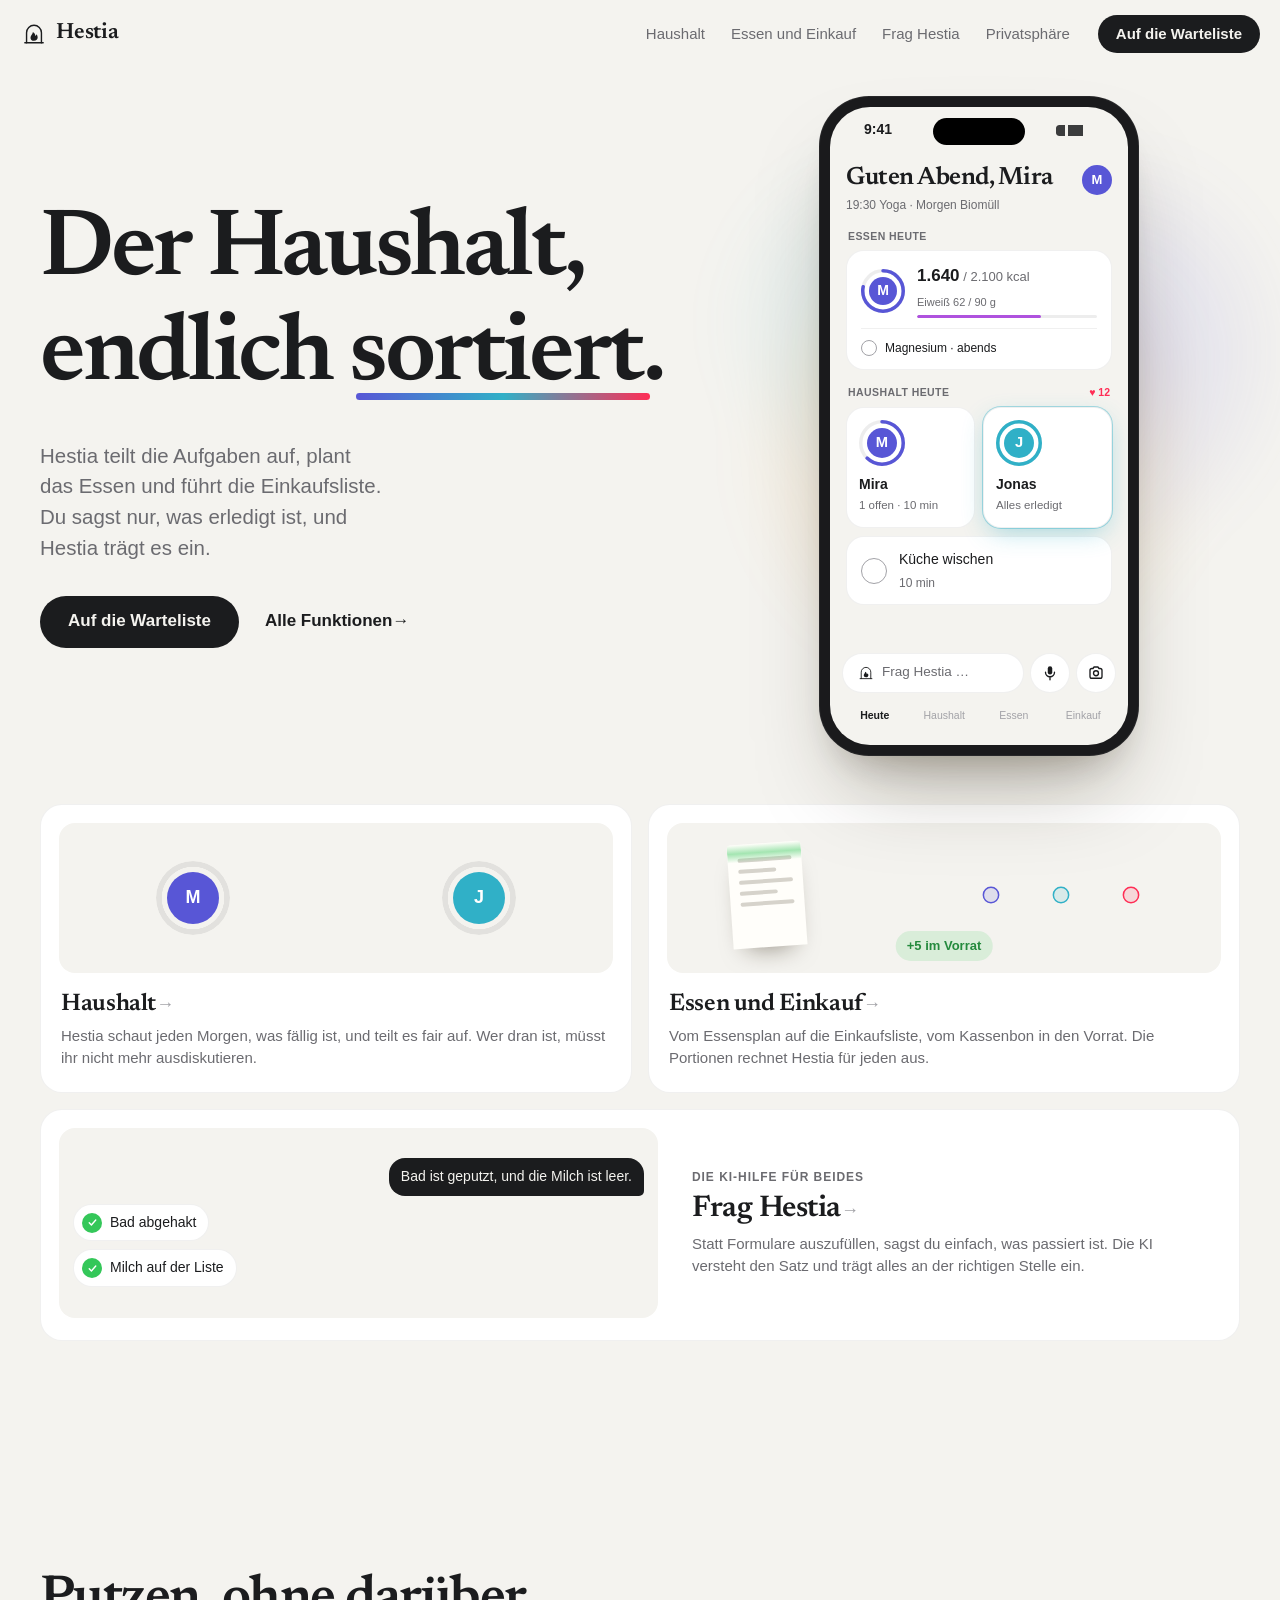
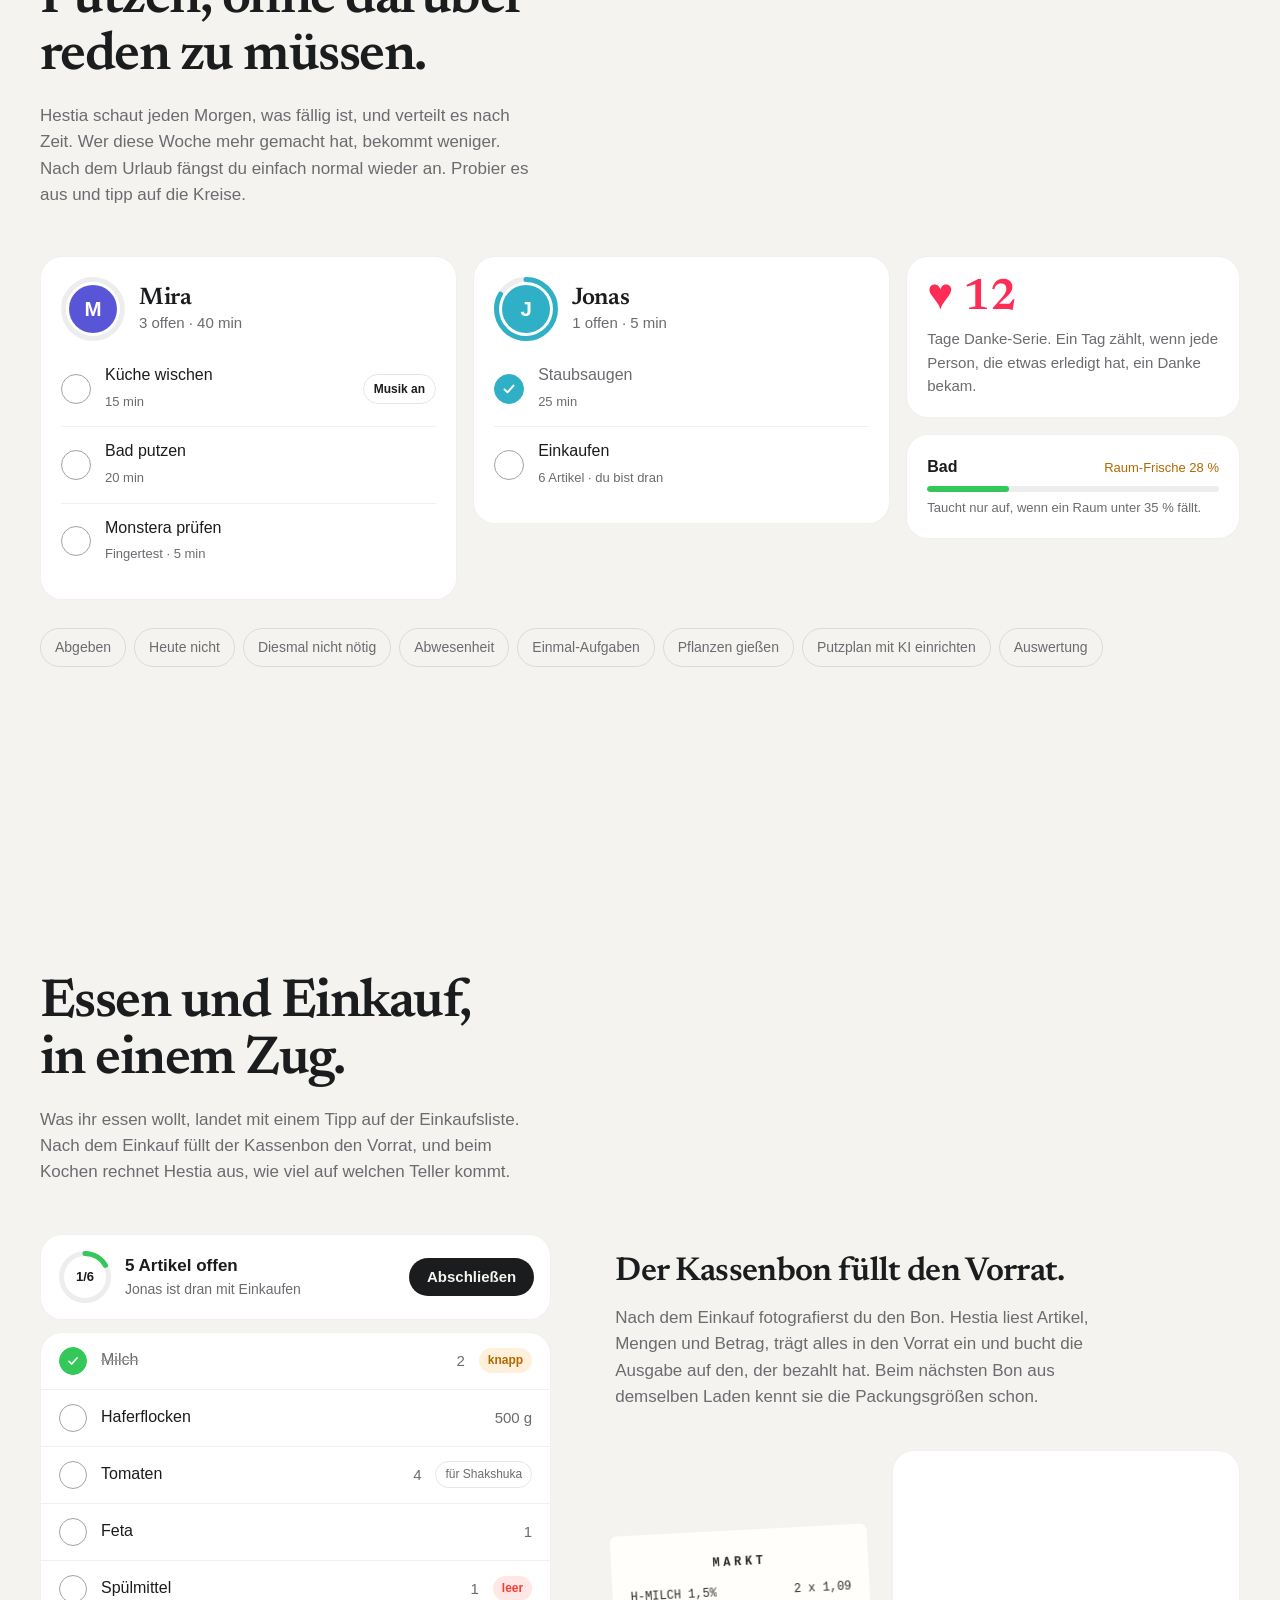
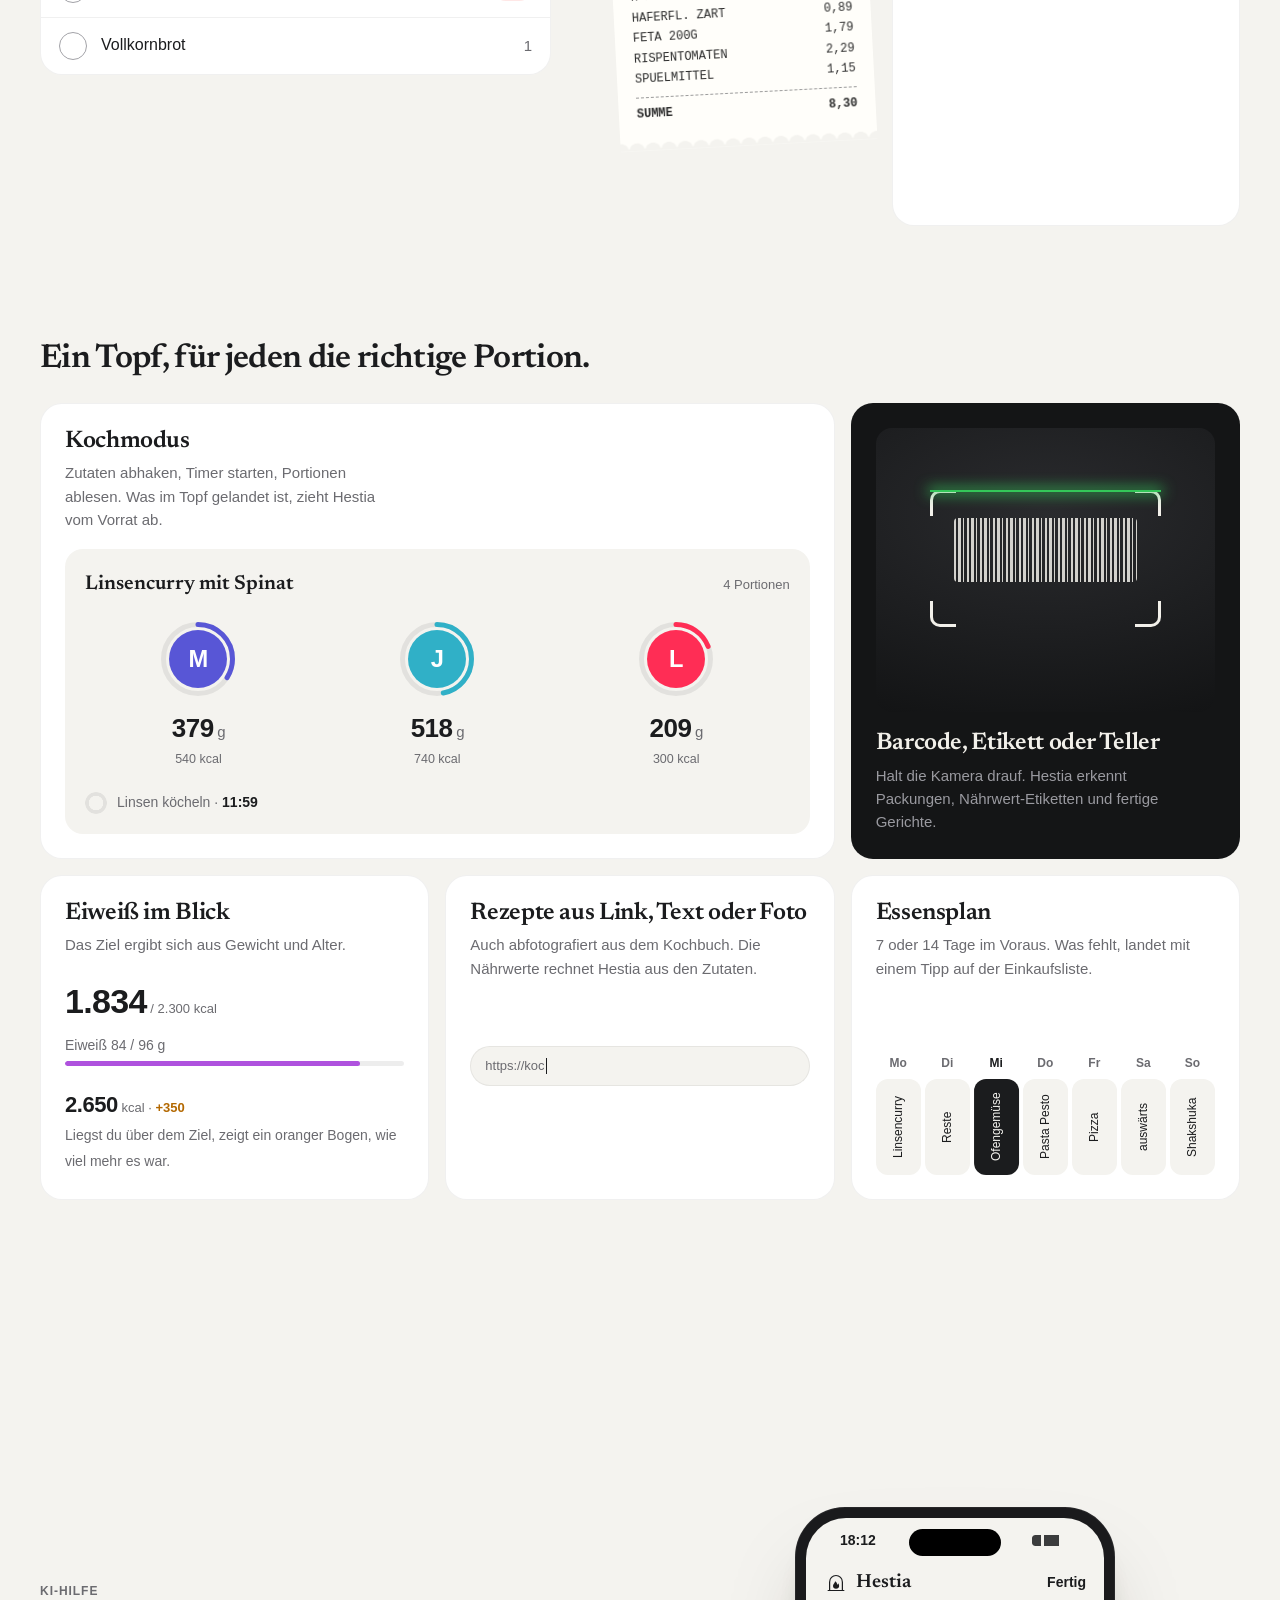
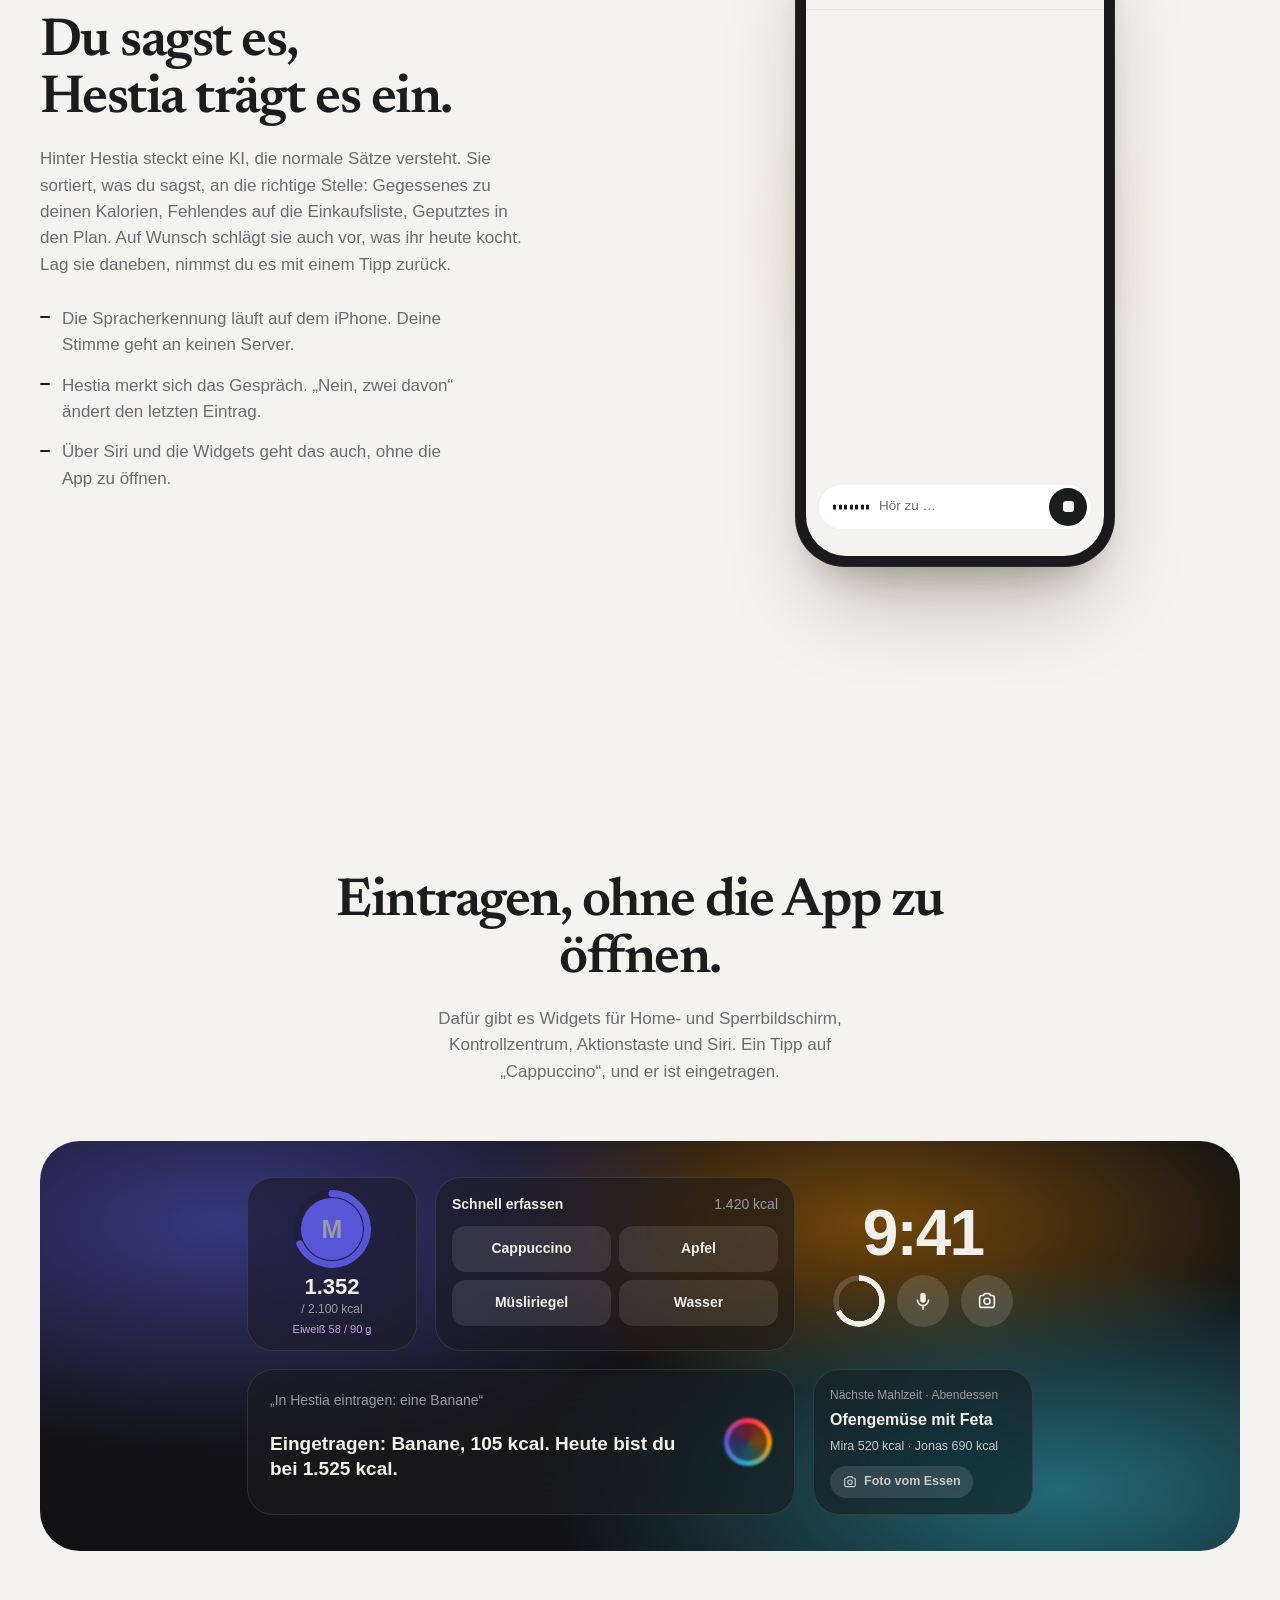
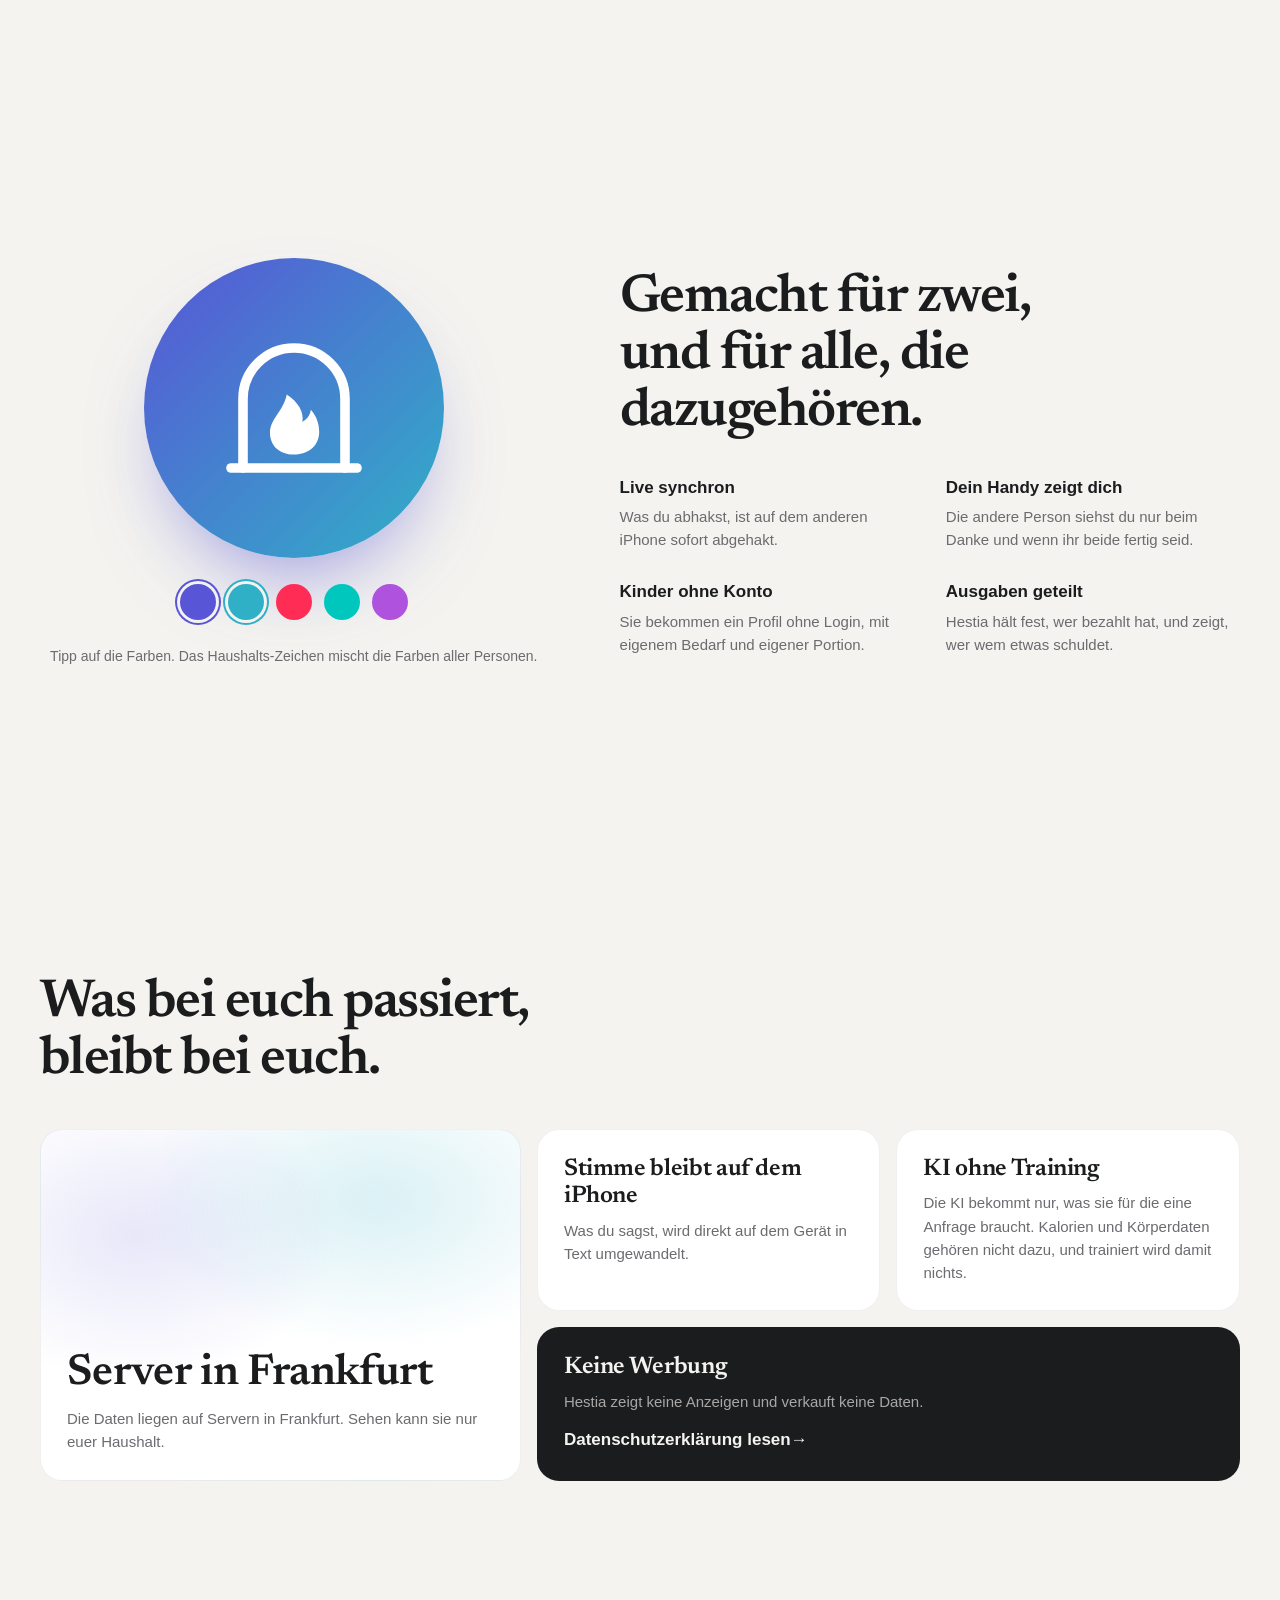
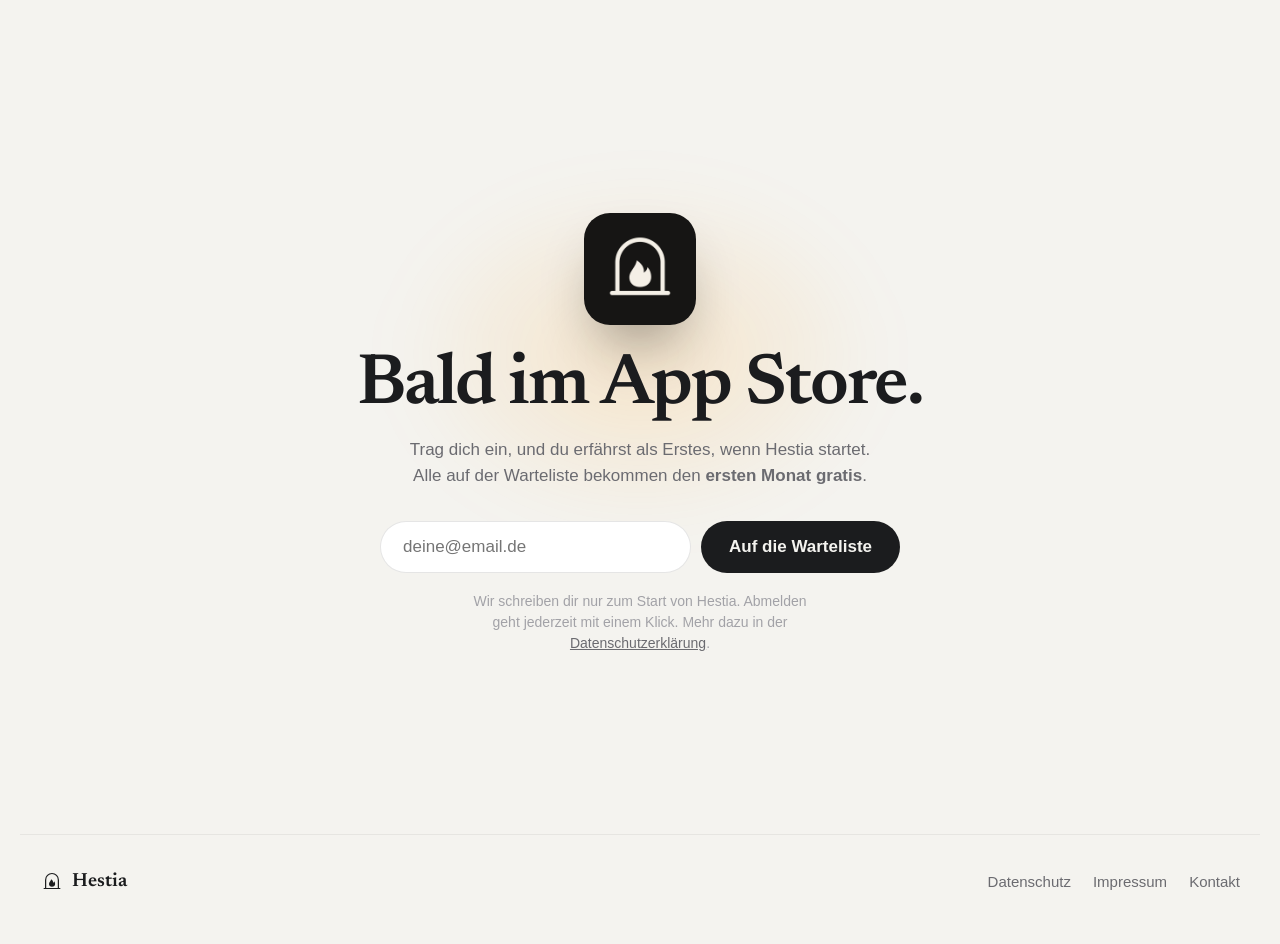
==== commit f1ce9080: "Warteliste: Formular (Brevo, Double-Opt-in), Mini-Seite /warteliste, Datenschutzerklärung ergänzt" ====
--- a/index.html
+++ b/index.html
@@ -14,7 +14,7 @@
   <link rel="icon" href="img/favicon.png" type="image/png">
   <link rel="apple-touch-icon" href="img/apple-touch-icon.png">
   <link rel="preload" href="fonts/Newsreader-SemiBold.ttf" as="font" type="font/ttf" crossorigin>
-  <link rel="stylesheet" href="home.css?v=3">
+  <link rel="stylesheet" href="home.css?v=4">
 </head>
 <body>
 
@@ -40,7 +40,7 @@
     <a href="#hestia">Frag Hestia</a>
     <a href="#privat">Privatsphäre</a>
   </nav>
-  <a class="pill pill-small" href="#zugang">Zugang anfragen</a>
+  <a class="pill pill-small" href="#warteliste">Auf die Warteliste</a>
 </header>
 
 <main id="top">
@@ -55,7 +55,7 @@
     </h1>
     <p class="lead load" style="--d:.35s">Hestia teilt die Aufgaben auf, plant das Essen und führt die Einkaufsliste. Du sagst nur, was erledigt ist, und Hestia trägt es ein.</p>
     <div class="cta-row load" style="--d:.5s">
-      <a class="pill" href="#zugang">Zugang anfragen</a>
+      <a class="pill" href="#warteliste">Auf die Warteliste</a>
       <a class="textlink" href="#funktionen">Alle Funktionen</a>
     </div>
   </div>
@@ -444,12 +444,24 @@
 </section>
 
 <!-- CTA -->
-<section class="final" id="zugang">
+<section class="final" id="warteliste">
   <div class="final-glow" aria-hidden="true"></div>
   <img class="final-icon reveal" src="img/icon-512.png" width="112" height="112" alt="Hestia App-Icon">
   <h2 class="display-2 reveal">Bald im App Store.</h2>
-  <p class="body center reveal">Gerade testen wir Hestia auf iPhone und iPad. Wenn ihr mitmachen wollt, schreibt uns.</p>
-  <a class="pill reveal" href="mailto:support.hestiahome@gmail.com?subject=Hestia%20testen">Zugang anfragen</a>
+  <p class="body center reveal">Trag dich ein, und du erfährst als Erstes, wenn Hestia startet. Alle auf der Warteliste bekommen den <strong>ersten Monat gratis</strong>.</p>
+  <form class="wait reveal" id="waitForm" novalidate>
+    <label class="sr-only" for="waitEmail">E-Mail-Adresse</label>
+    <input class="wait-input" id="waitEmail" name="EMAIL" type="email" inputmode="email" autocomplete="email" placeholder="deine@email.de" required>
+    <input class="wait-hp" name="email_address_check" type="text" tabindex="-1" autocomplete="off" aria-hidden="true">
+    <button class="pill" type="submit">Auf die Warteliste</button>
+    <p class="wait-error" id="waitError" role="alert" hidden></p>
+  </form>
+  <div class="wait-done" id="waitDone" role="status" hidden>
+    <span class="wait-check"><svg><use href="#check"/></svg></span>
+    <b>Fast geschafft.</b>
+    <span>Bitte bestätige die E-Mail, die wir dir gerade geschickt haben. Erst dann stehst du auf der Liste.</span>
+  </div>
+  <p class="wait-note reveal">Wir schreiben dir nur zum Start von Hestia. Abmelden geht jederzeit mit einem Klick. Mehr dazu in der <a href="datenschutz.html#warteliste">Datenschutzerklärung</a>.</p>
 </section>
 
 </main>
@@ -463,6 +475,7 @@
   </nav>
 </footer>
 
-<script src="home.js?v=3" defer></script>
+<script src="home.js?v=5" defer></script>
+<script src="waitlist.js?v=2" defer></script>
 </body>
 </html>
--- a/home.css
+++ b/home.css
@@ -647,6 +647,24 @@
 .final > *:not(.final-glow) { position: relative; }
 .final-icon { width: 112px; height: 112px; border-radius: 26px; box-shadow: 0 30px 60px -20px rgba(0, 0, 0, 0.45); }
 .final .body { margin-bottom: 32px; }
+/* Warteliste */
+.final [hidden] { display: none !important; }
+.sr-only { position: absolute; width: 1px; height: 1px; overflow: hidden; clip: rect(0 0 0 0); white-space: nowrap; }
+.wait { display: flex; gap: 10px; width: min(520px, 100%); flex-wrap: wrap; justify-content: center; }
+.wait-input { flex: 1 1 240px; min-width: 0; height: 52px; padding: 0 22px; border-radius: 999px; border: 1px solid var(--line-strong); background: var(--surface); color: var(--text); font: inherit; font-size: 17px; outline: none; transition: border-color 0.2s, box-shadow 0.2s; }
+.wait-input:focus { border-color: var(--text); box-shadow: 0 0 0 4px var(--flame); }
+.wait-input[aria-invalid="true"] { border-color: var(--red); }
+.wait .pill { border: 0; cursor: pointer; font-family: inherit; }
+.wait .pill[disabled] { opacity: 0.55; cursor: default; }
+.wait-hp { position: absolute; left: -9999px; width: 1px; height: 1px; opacity: 0; }
+.wait-error { flex-basis: 100%; margin: 4px 0 0; color: var(--red); font-size: 15px; }
+.wait-note { margin: 18px 0 0; max-width: 46ch; color: var(--faint); font-size: 14px; line-height: 1.5; }
+.wait-note a { color: var(--sub); }
+.wait-done { display: grid; justify-items: center; gap: 6px; max-width: 40ch; animation: pop 0.4s var(--ease) both; }
+.wait-done b { font-family: var(--serif); font-weight: 600; font-size: 28px; letter-spacing: -0.01em; margin-top: 6px; }
+.wait-done span:last-child { color: var(--sub); }
+.wait-check { width: 52px; height: 52px; border-radius: 50%; background: var(--green); color: #fff; display: inline-flex; align-items: center; justify-content: center; box-shadow: 0 0 0 8px var(--green-soft); }
+.wait-check svg { width: 28px; height: 28px; }
 
 .foot { max-width: 1240px; margin: 0 auto; padding: 32px 20px 48px; display: flex; justify-content: space-between; align-items: center; gap: 20px; flex-wrap: wrap; border-top: 1px solid var(--line); color: var(--sub); font-size: 15px; }
 .foot-brand { display: flex; align-items: center; gap: 8px; font-family: var(--serif); font-weight: 600; font-size: 19px; color: var(--text); }
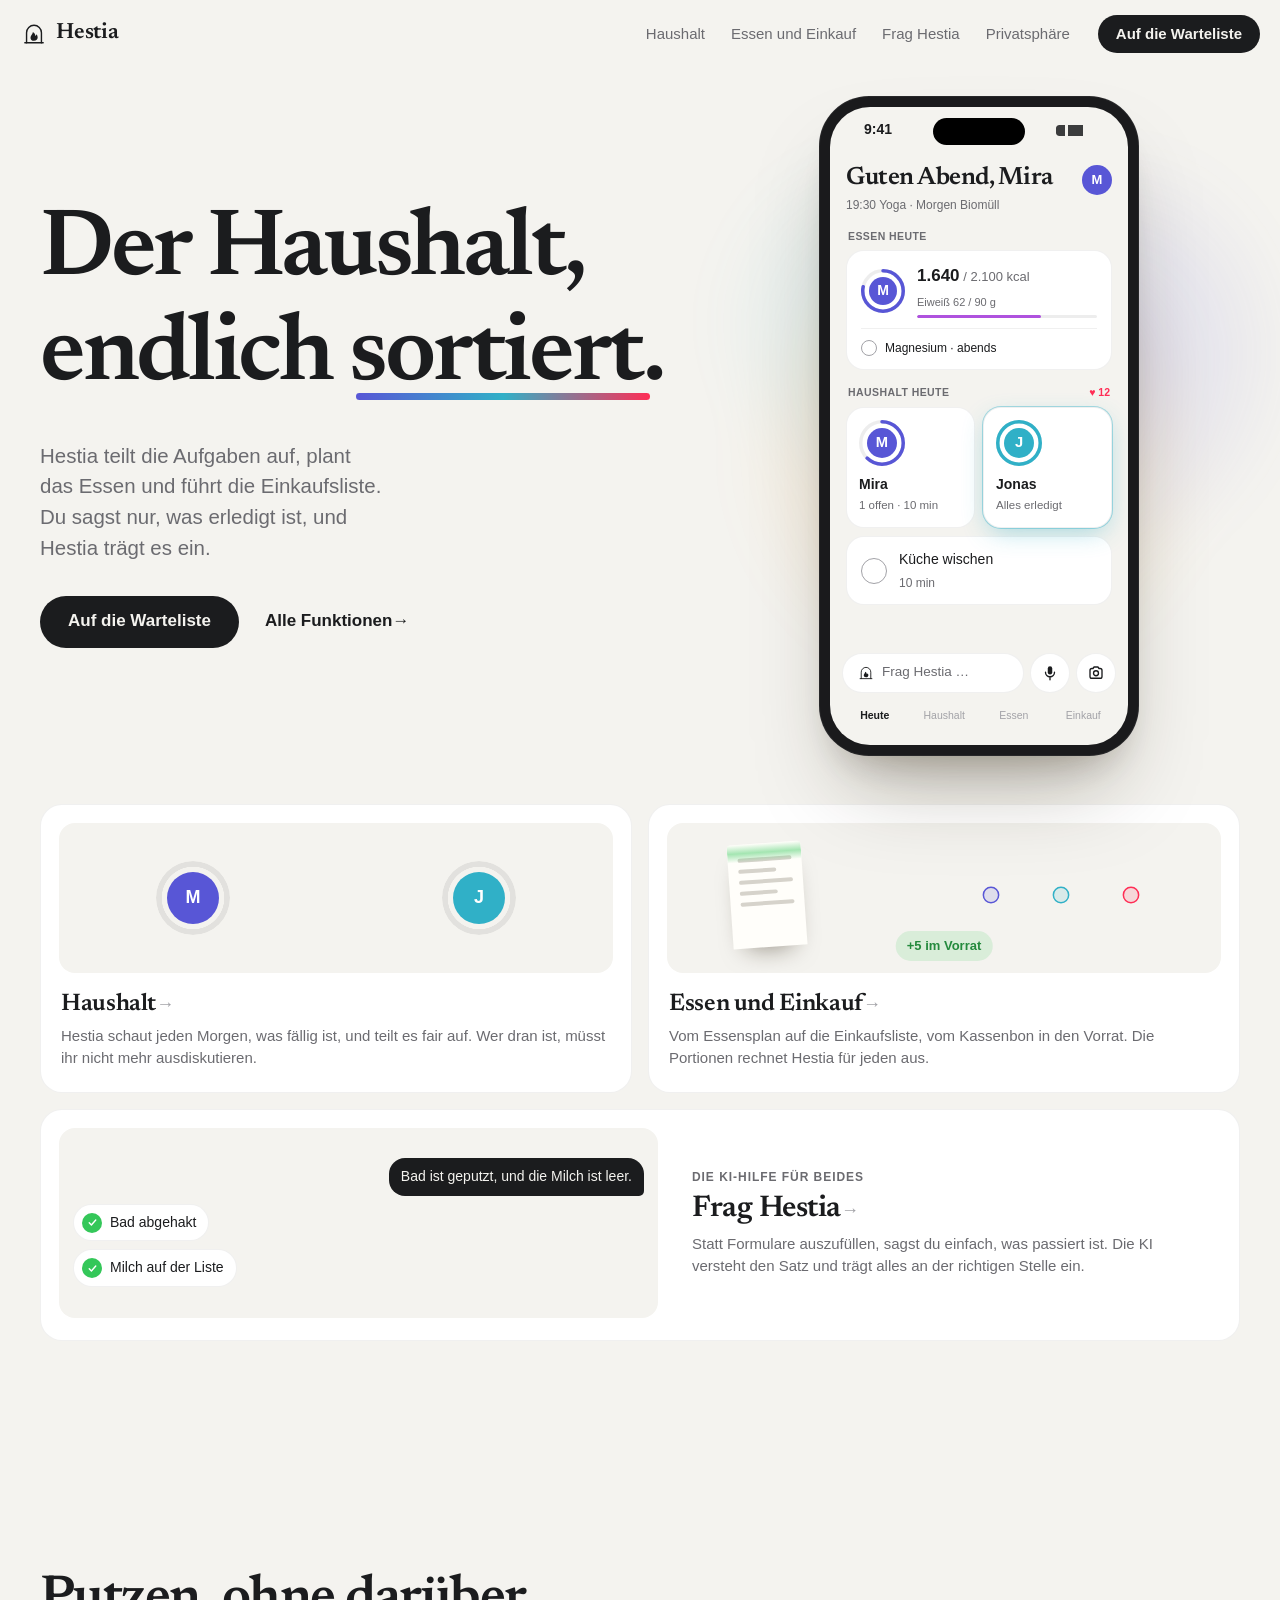
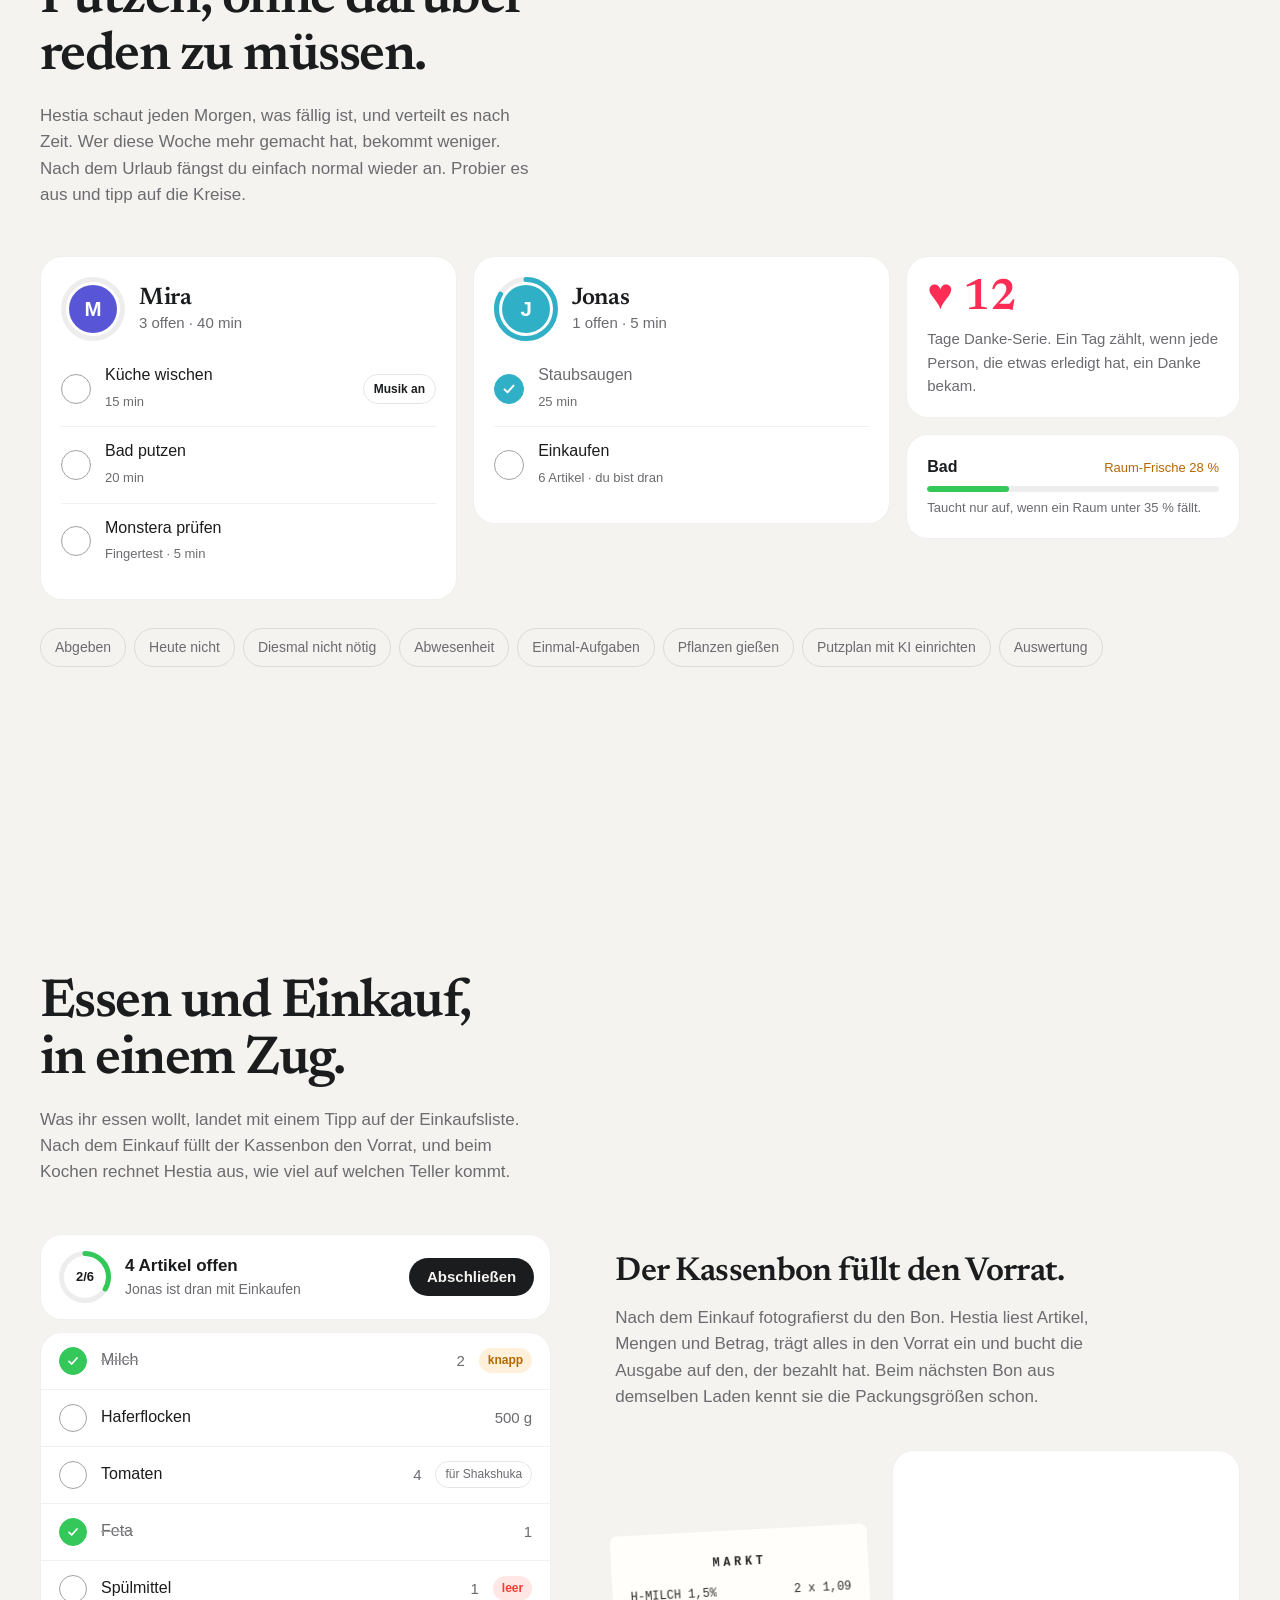
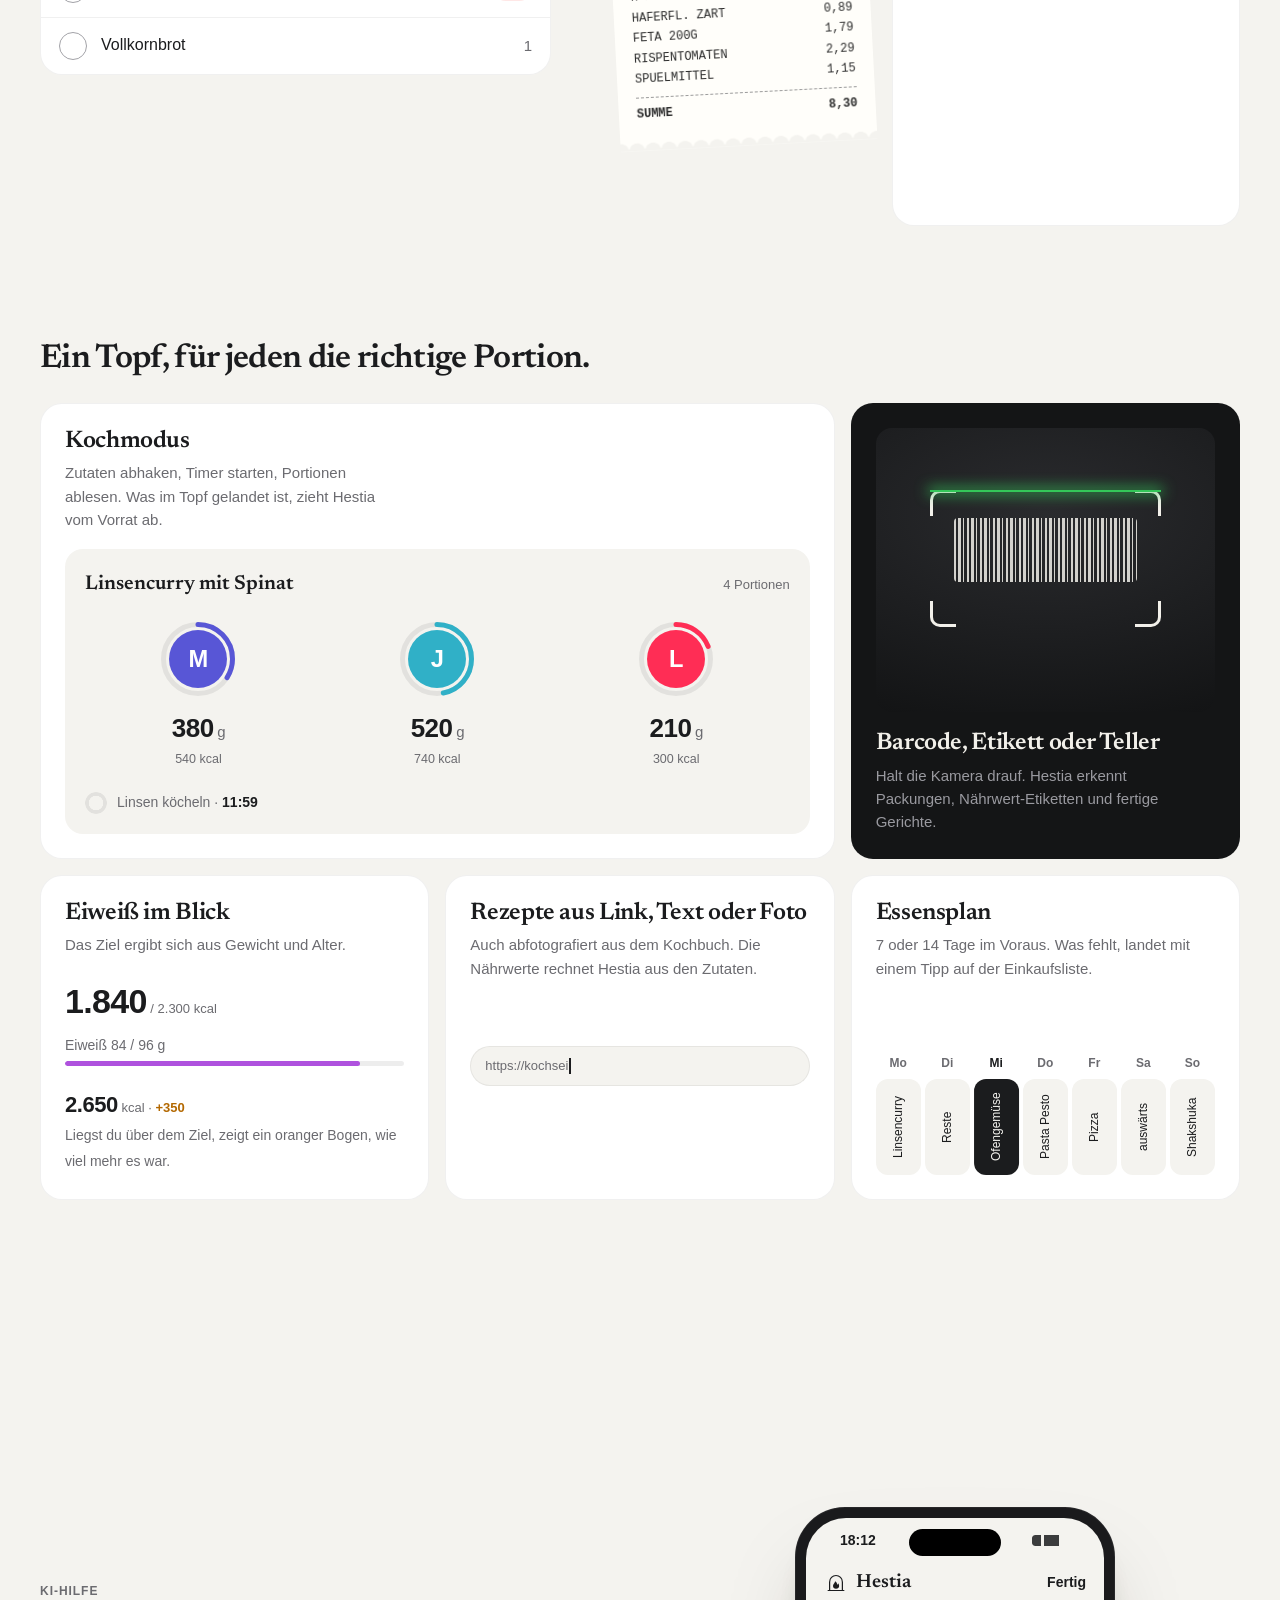
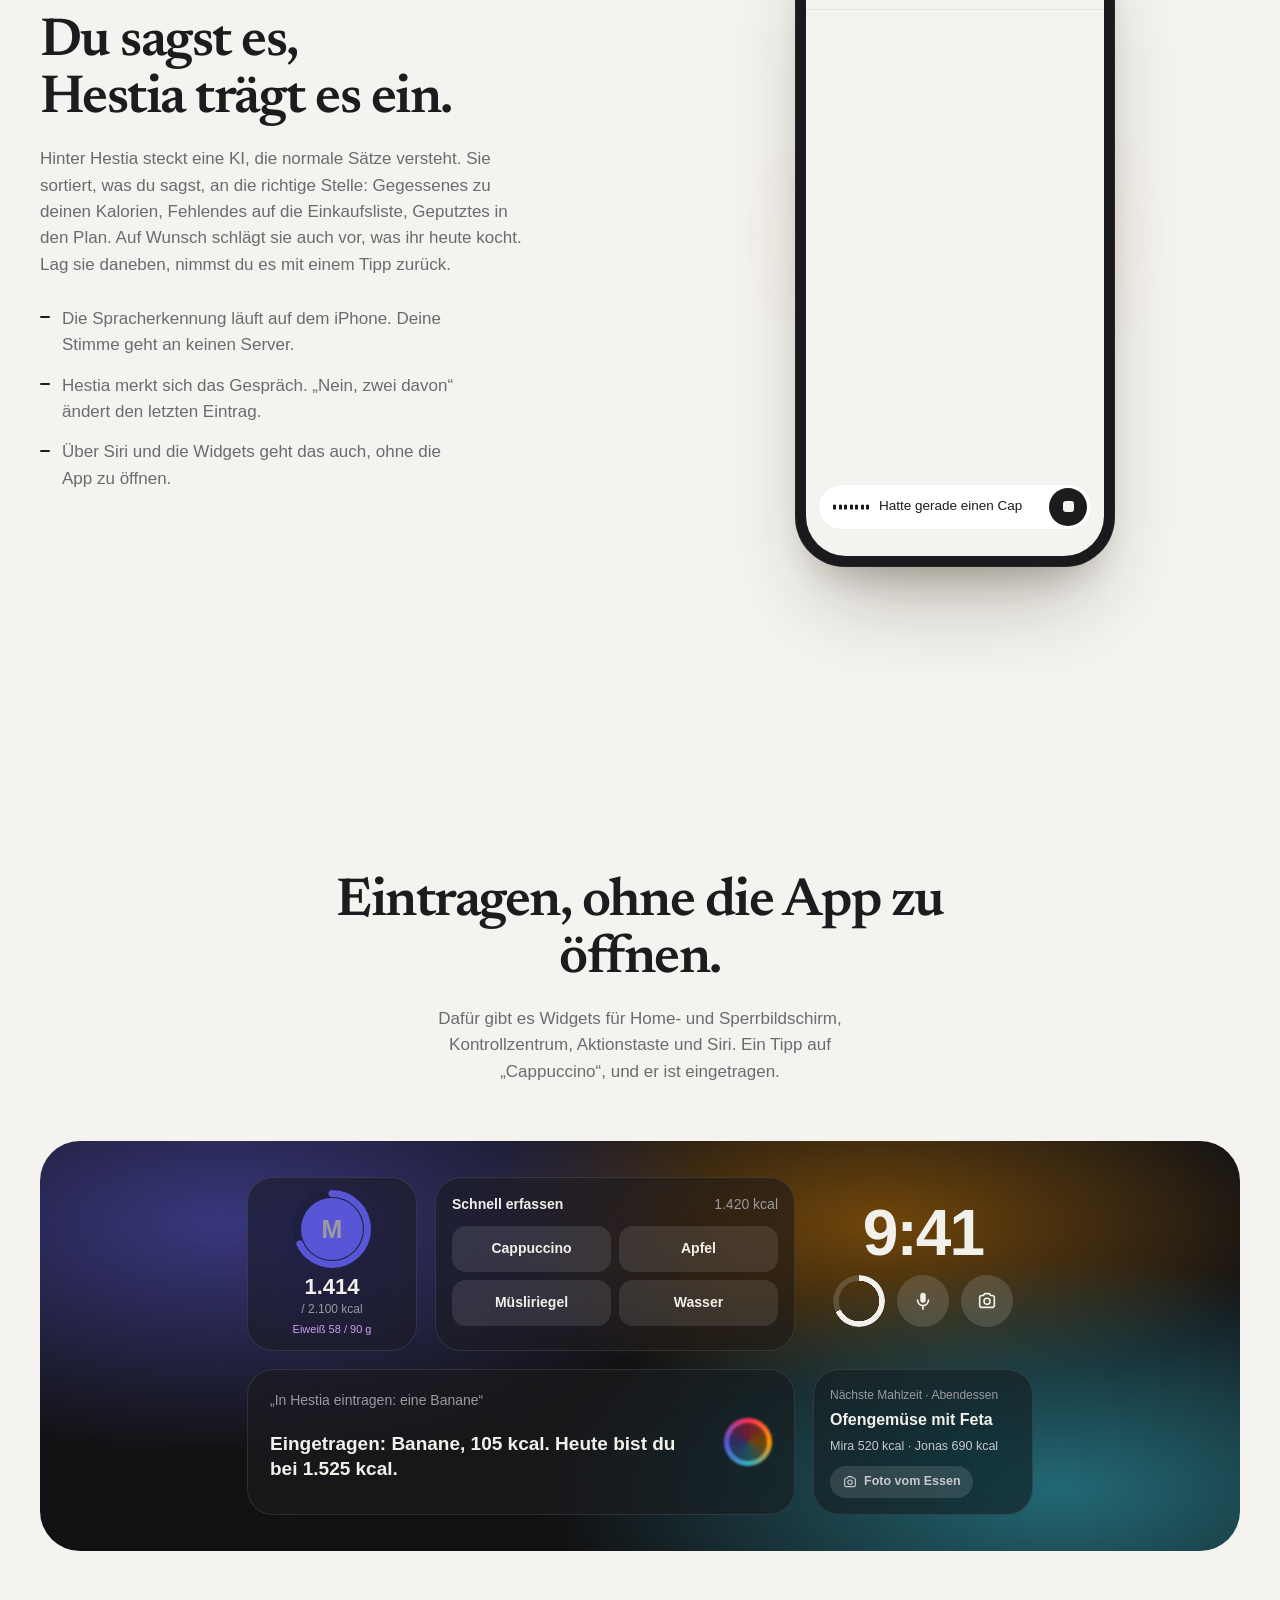
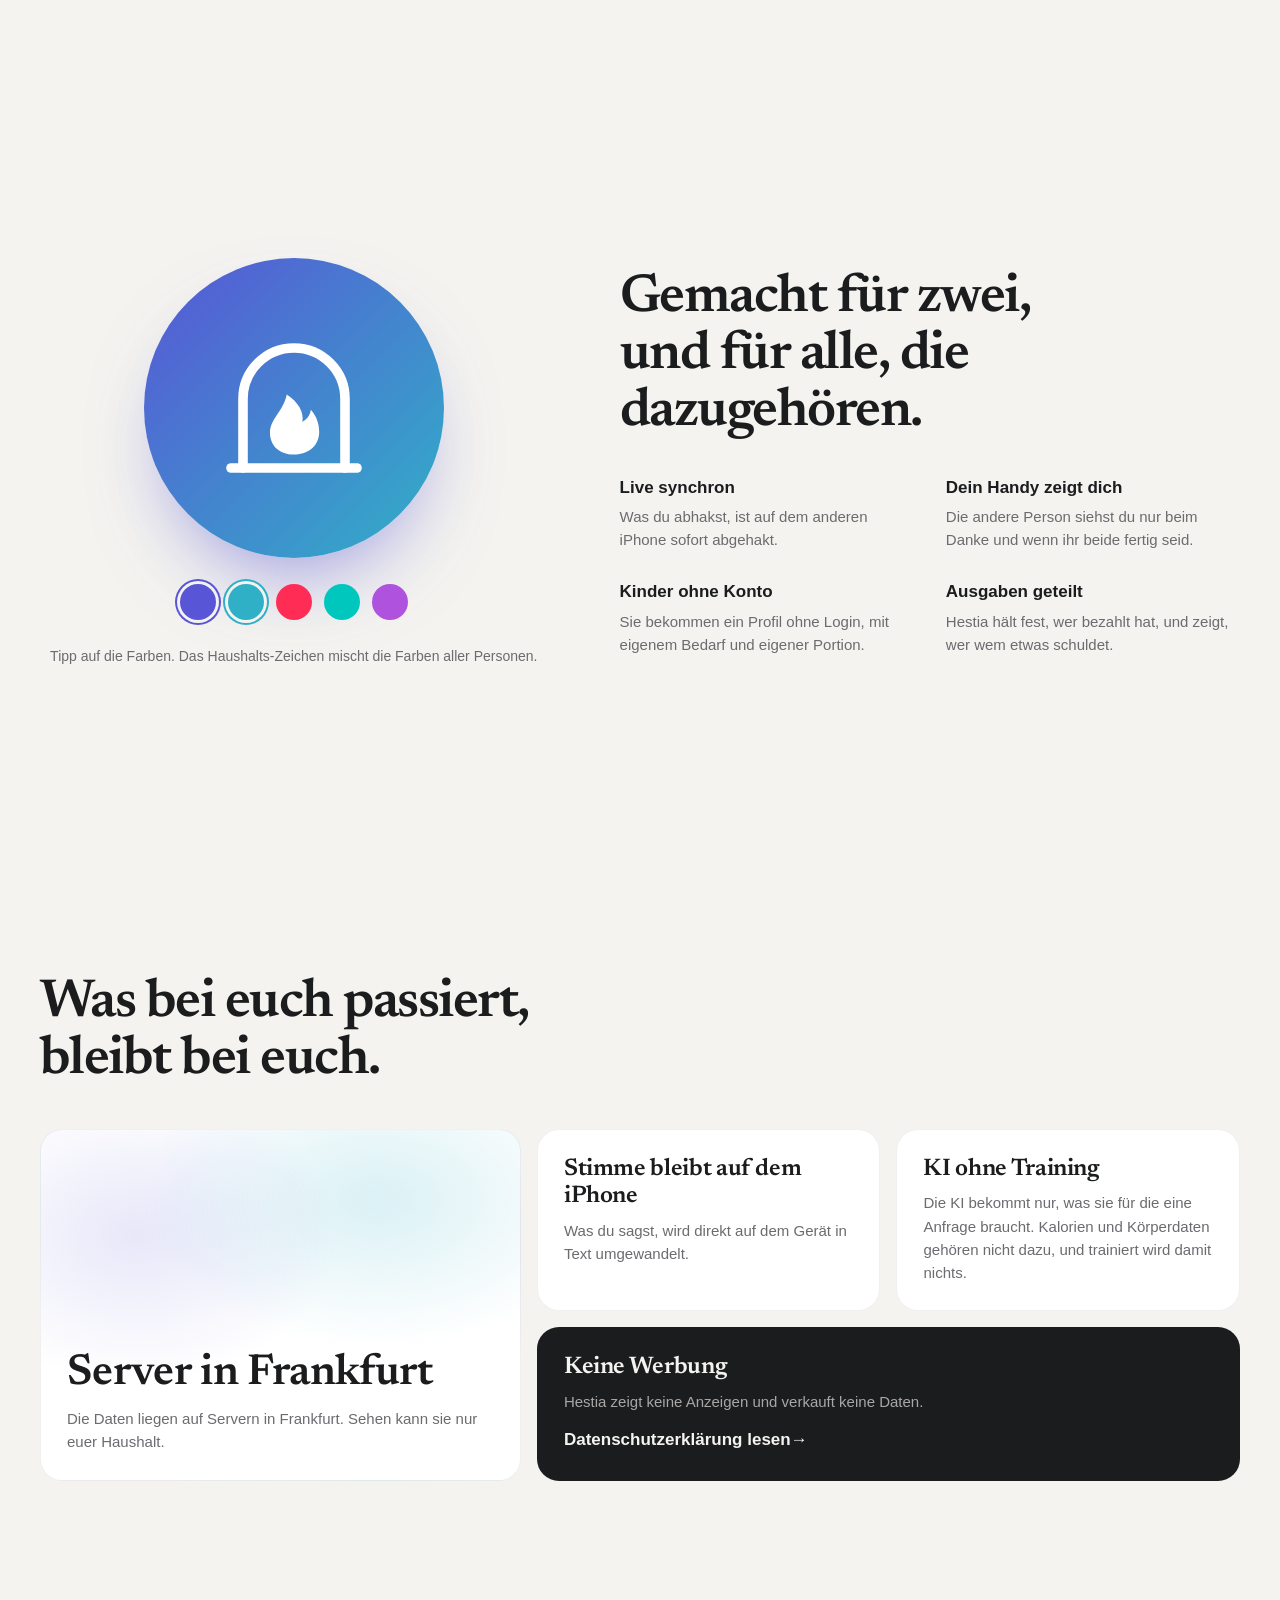
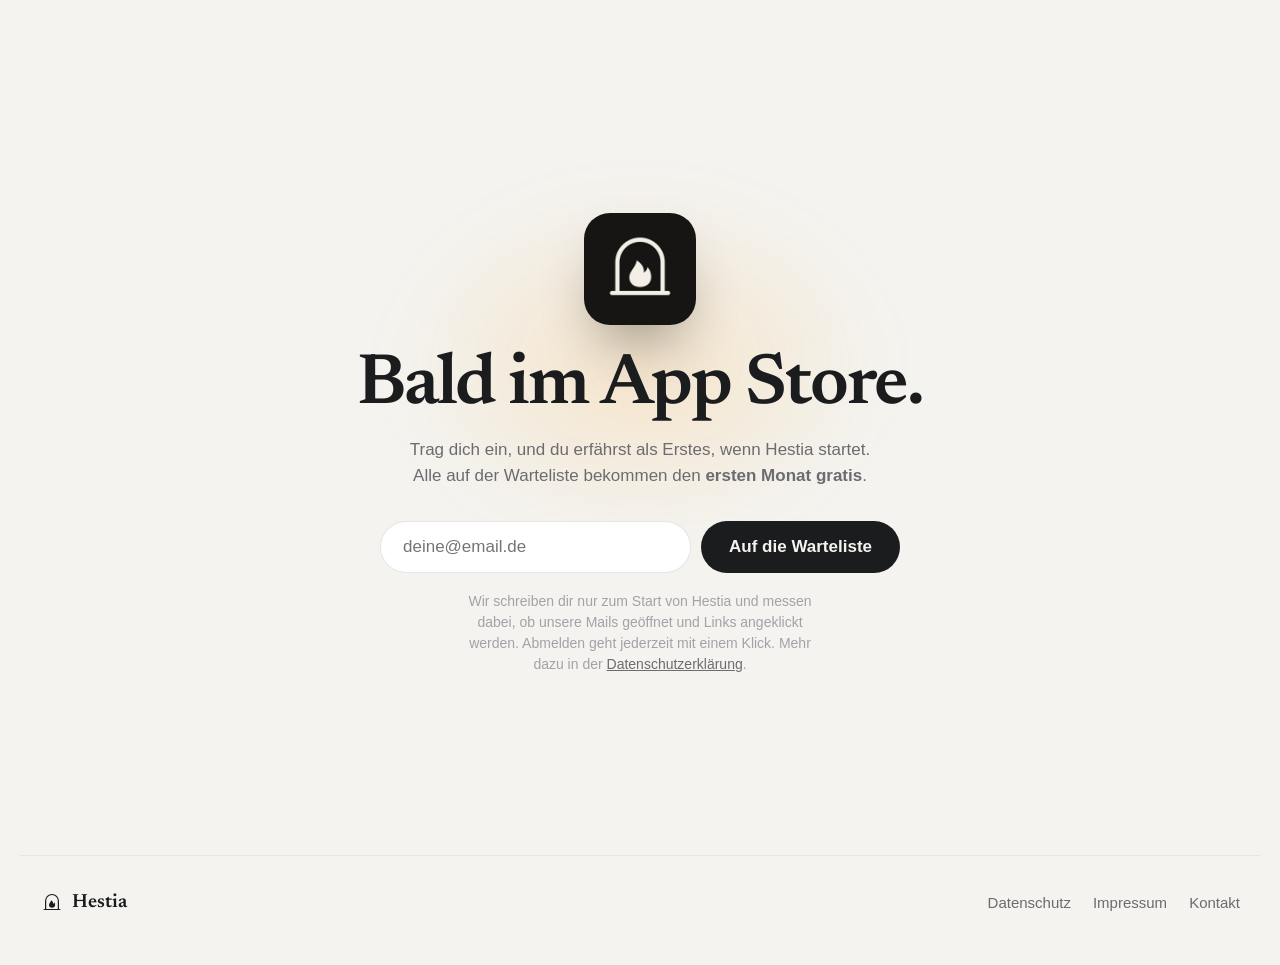
==== commit 63ad30ba: "Warteliste: Hinweis zur Erfolgsmessung (Öffnungen und Klicks)" ====
--- a/index.html
+++ b/index.html
@@ -461,7 +461,7 @@
     <b>Fast geschafft.</b>
     <span>Bitte bestätige die E-Mail, die wir dir gerade geschickt haben. Erst dann stehst du auf der Liste.</span>
   </div>
-  <p class="wait-note reveal">Wir schreiben dir nur zum Start von Hestia. Abmelden geht jederzeit mit einem Klick. Mehr dazu in der <a href="datenschutz.html#warteliste">Datenschutzerklärung</a>.</p>
+  <p class="wait-note reveal">Wir schreiben dir nur zum Start von Hestia und messen dabei, ob unsere Mails geöffnet und Links angeklickt werden. Abmelden geht jederzeit mit einem Klick. Mehr dazu in der <a href="datenschutz.html#warteliste">Datenschutzerklärung</a>.</p>
 </section>
 
 </main>
